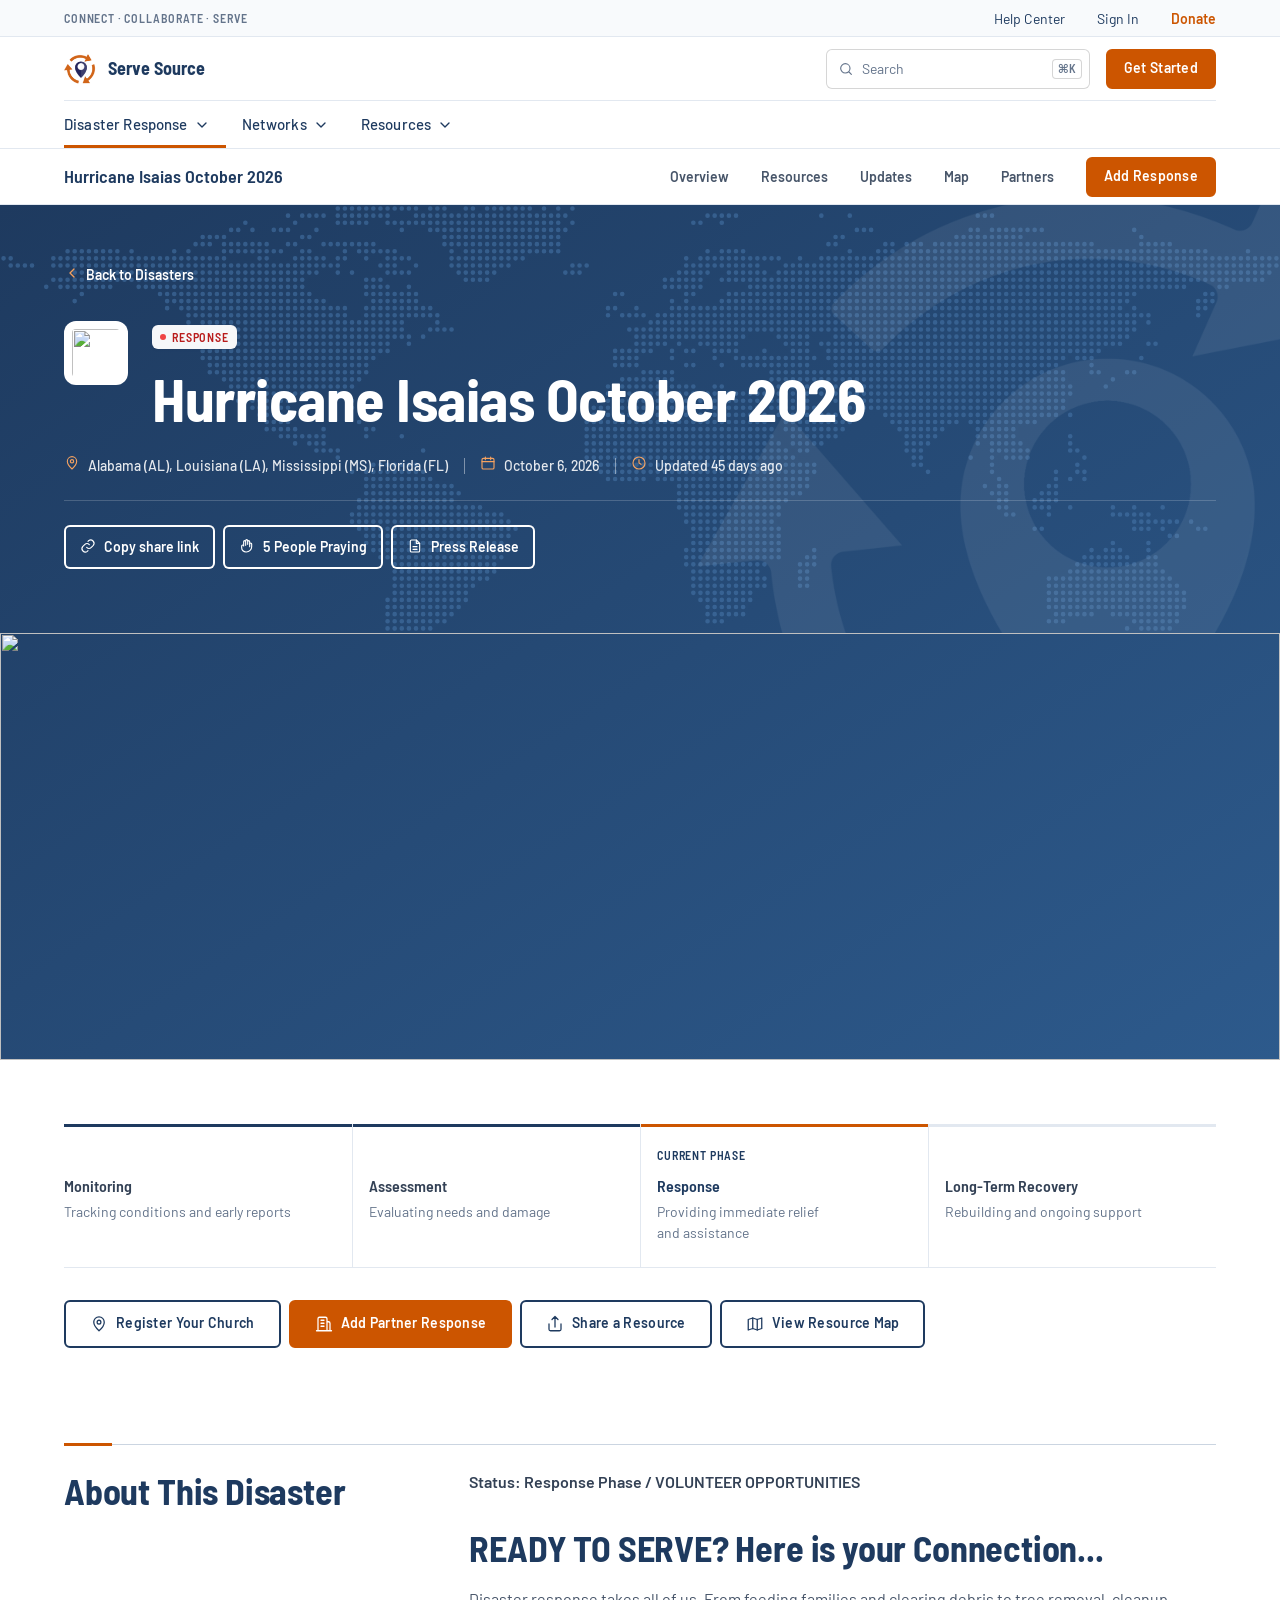
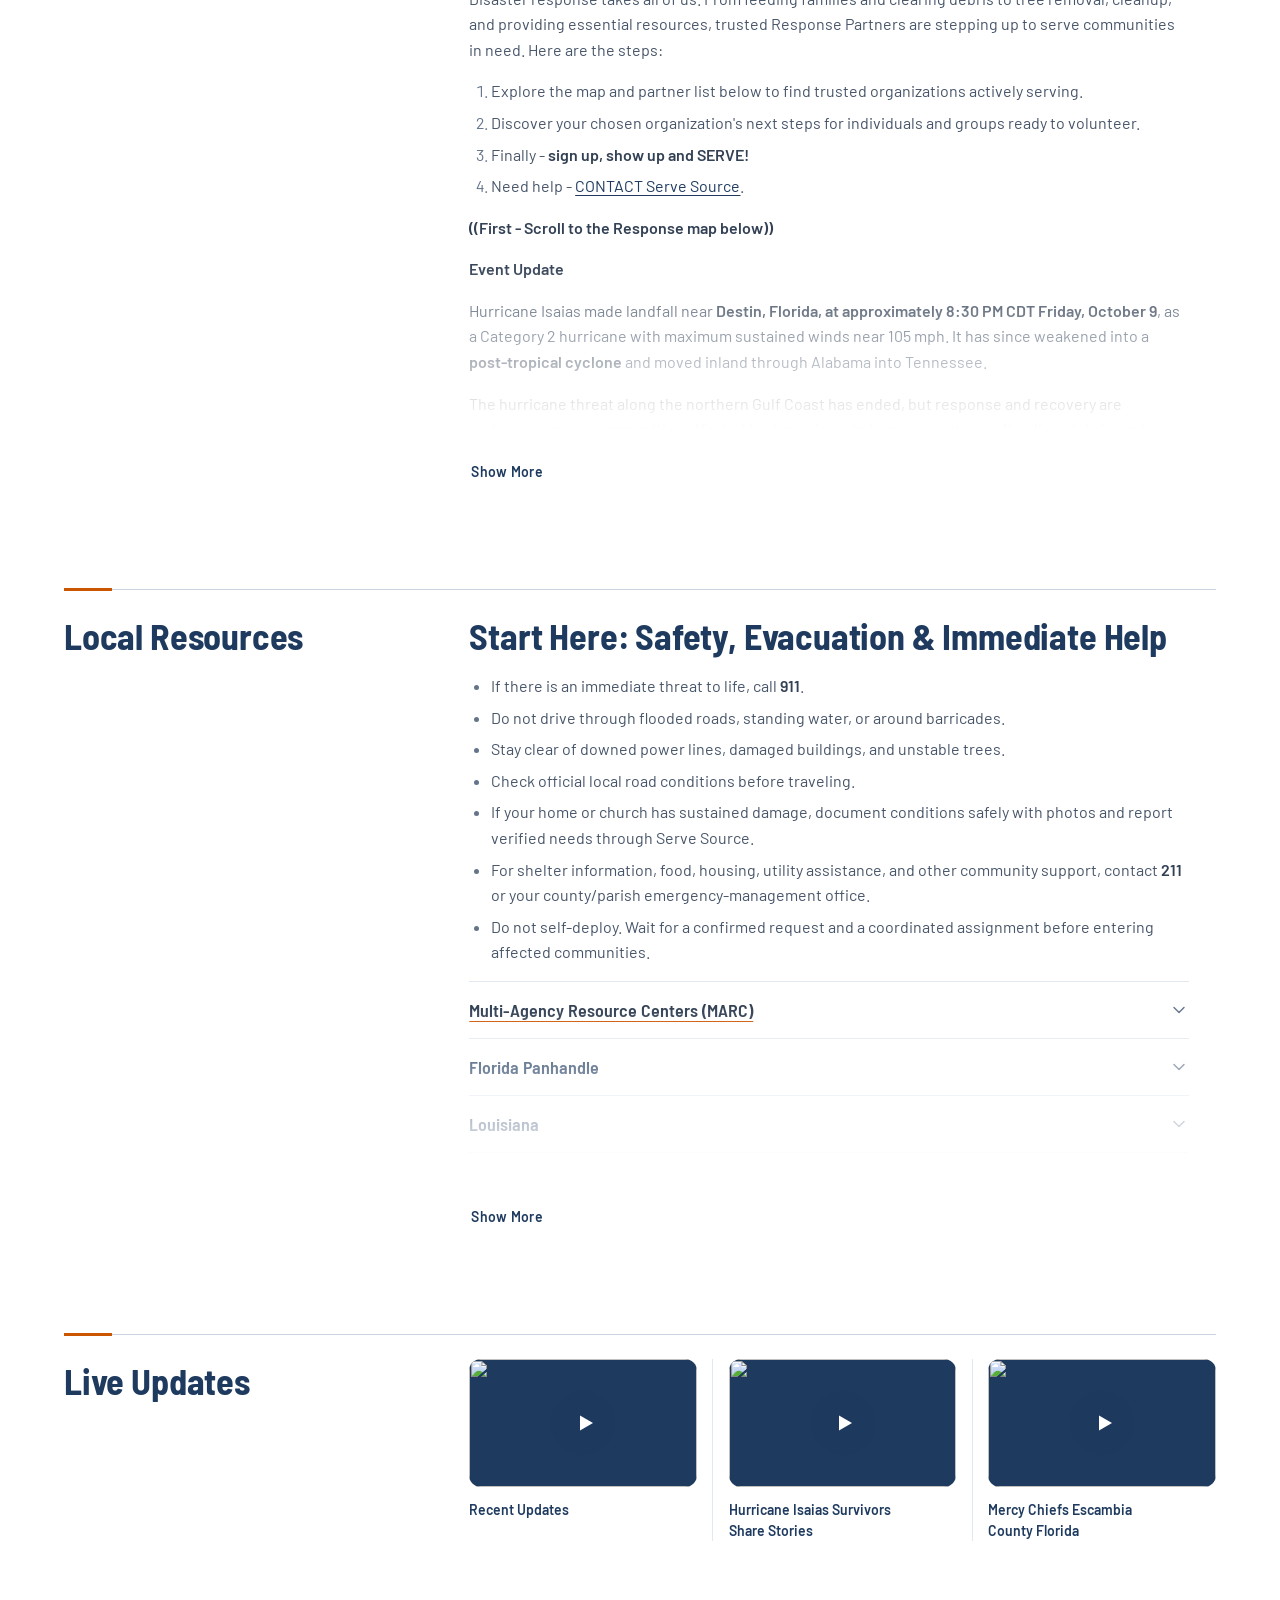
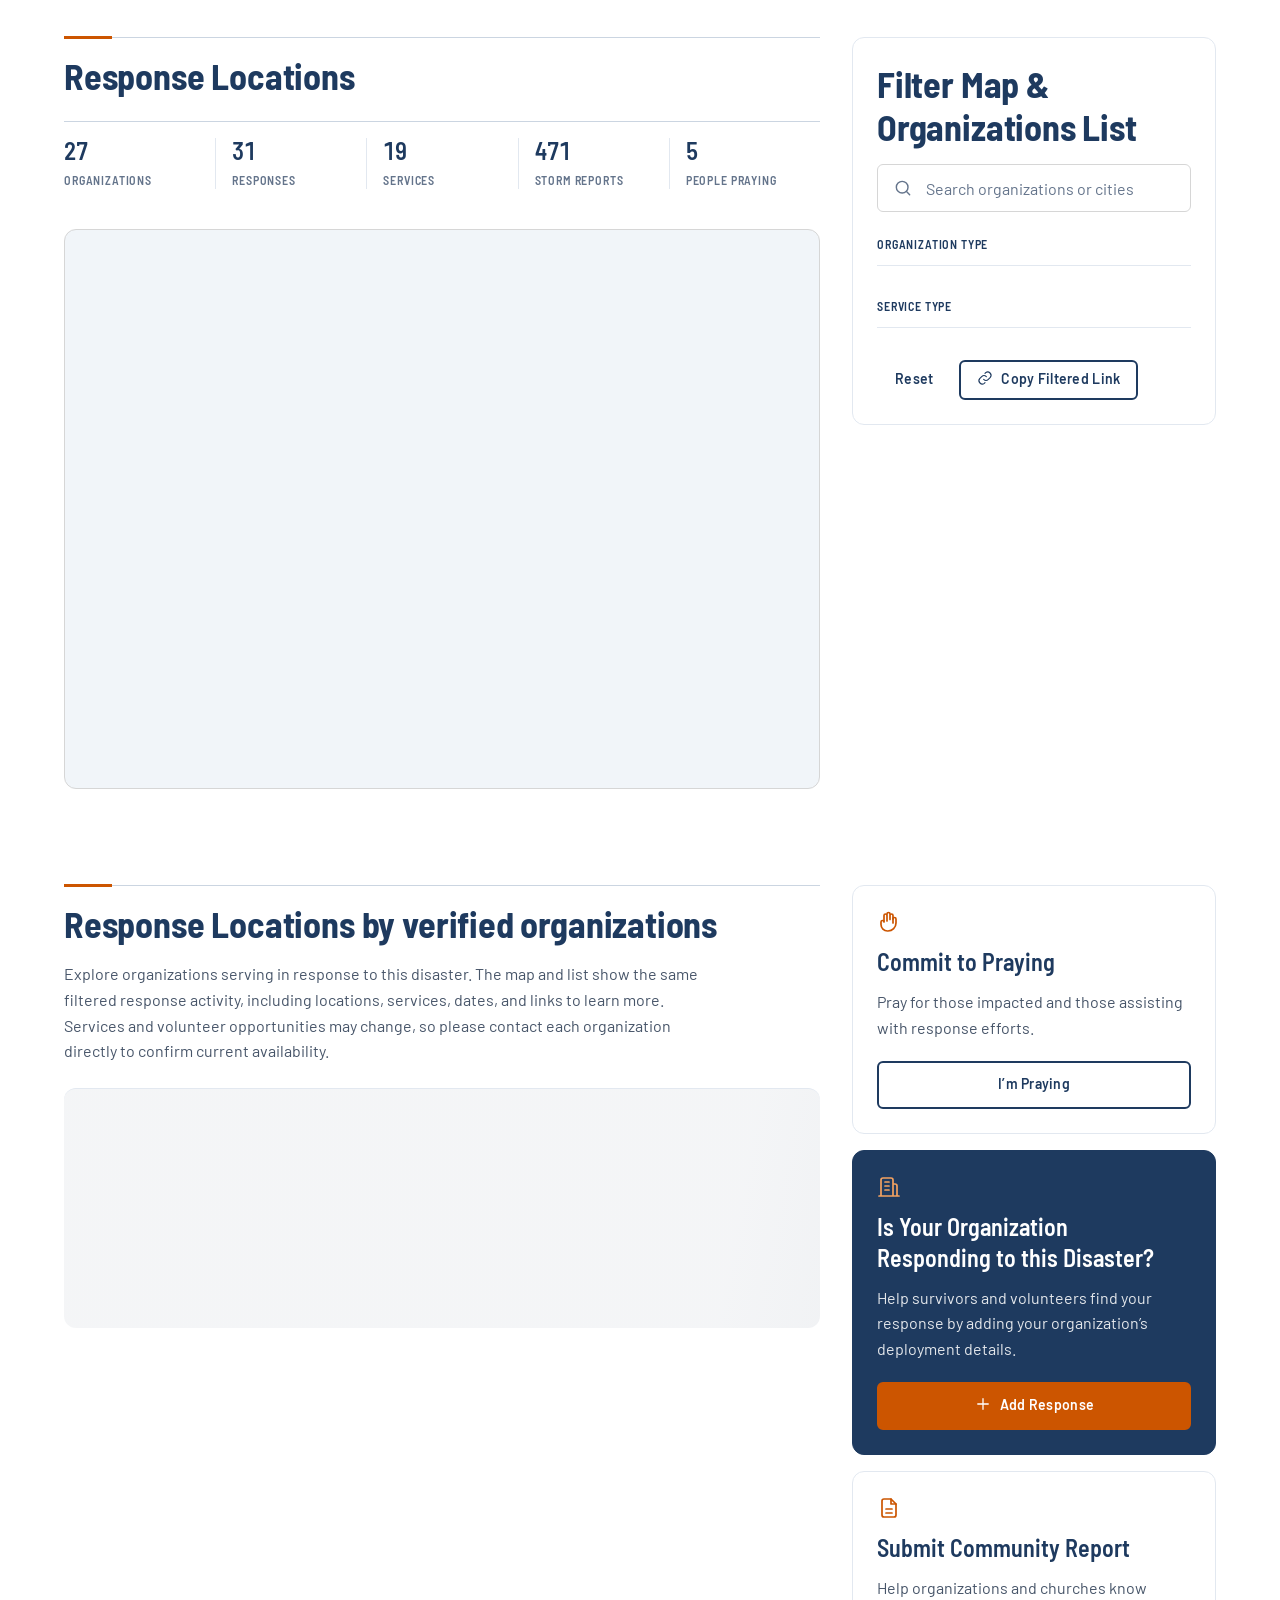
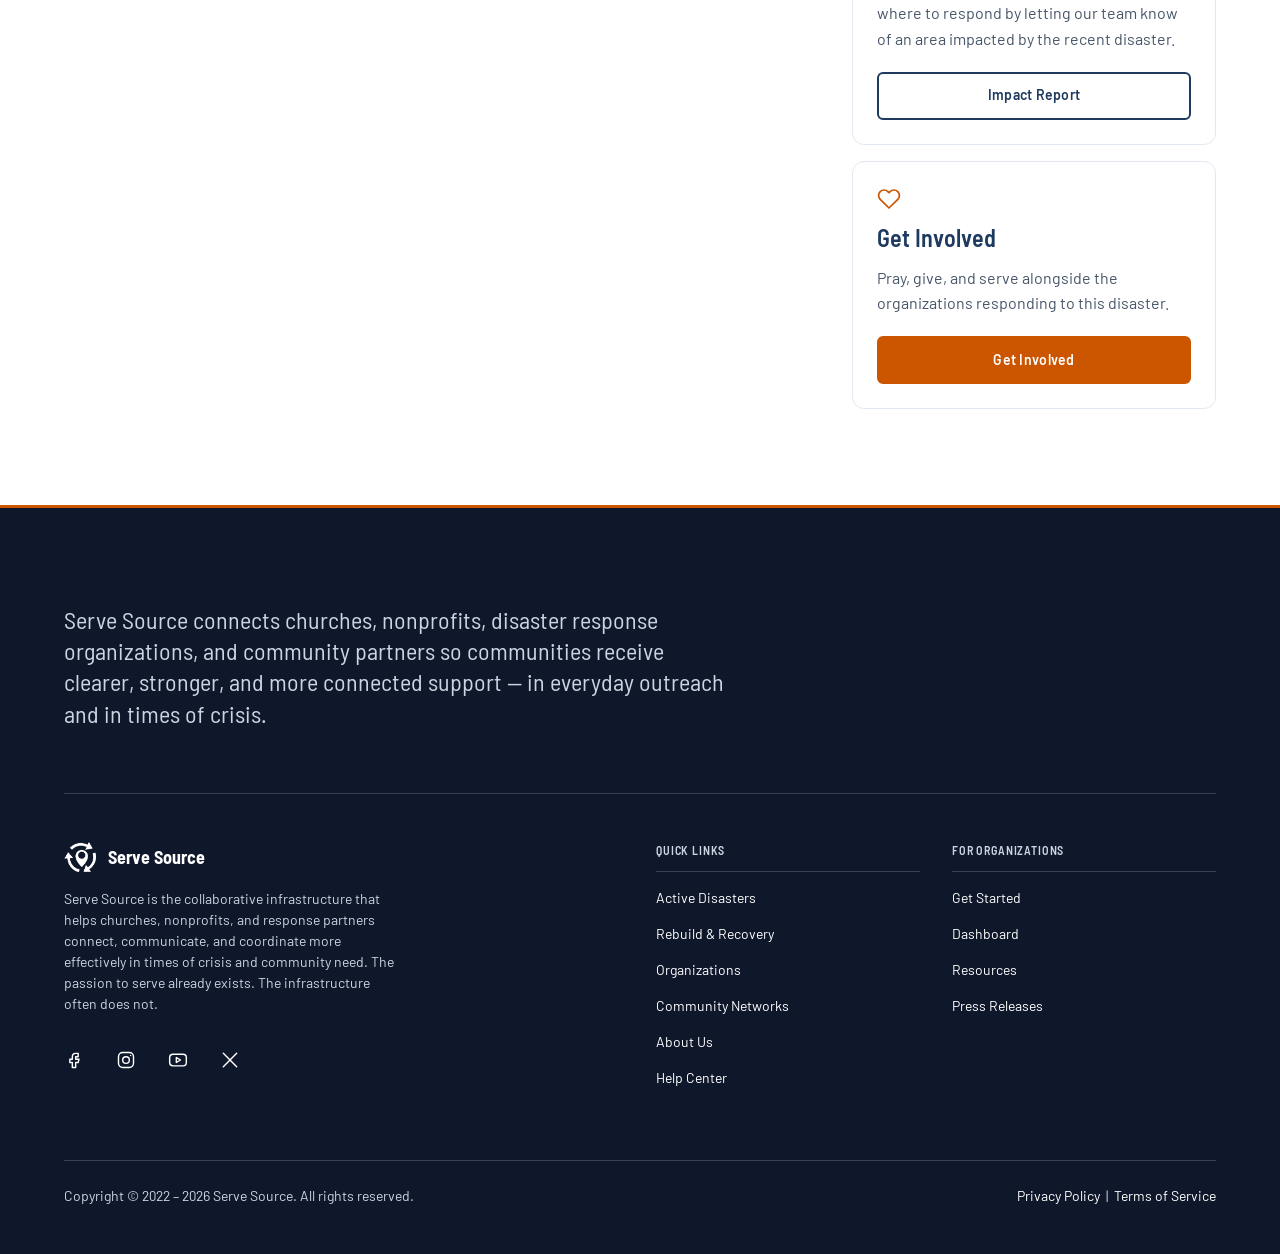
==== disaster.html @ 9037f394 "Serve Source website redesign demo (light) Co-Authored-By: Claude Opus 5.5 <noreply@anthropic.com>" ====
<!doctype html>
<html lang="en">
<head>
<meta charset="utf-8">
<meta name="viewport" content="width=device-width, initial-scale=1">
<meta name="robots" content="noindex, nofollow">
<title>Disaster Detail | Serve Source</title>
<link rel="icon" href="assets/img/logo.png">
<link rel="stylesheet" href="https://cdnjs.cloudflare.com/ajax/libs/leaflet/1.9.4/leaflet.min.css">
<link rel="stylesheet" href="assets/css/site.css">
<link rel="stylesheet" href="assets/css/directory.css">
<link rel="stylesheet" href="assets/css/disaster.css">
<script src="assets/js/theme.js"></script>
</head>
<body>
<main>
  <!-- Header band -->
  <section class="dz-hero">
    <img class="dz-hero-bg" id="hero-img" alt="">
    <div class="wrap dz-hero-inner">
      <a class="back" href="disasters.html"><span data-icon="chevronRight" class="flip"></span>Back to Disasters</a>
      <div class="dz-title">
        <img class="dz-type" id="type-icon" alt="" hidden>
        <div>
          <div id="status-pill"></div>
          <h1 id="d-name">Loading…</h1>
        </div>
      </div>
      <div class="dz-meta">
        <span><span data-icon="pin"></span><span id="d-regions"></span></span>
        <span><span data-icon="calendar"></span><span id="d-date"></span></span>
        <span><span data-icon="clock"></span><span id="d-updated"></span></span>
      </div>
      <div class="dz-tools">
        <button class="chip" id="copy-link"><span data-icon="link"></span><span>Copy share link</span></button>
        <button class="chip" id="pray-top"><span data-icon="hands"></span><span><b data-count="0" id="pray-count"></b> People Praying</span></button>
        <a class="chip" id="press-link" hidden target="_blank" rel="noopener"><span data-icon="file"></span><span>Press Release</span></a>
      </div>
      <span class="photo-credit" id="photo-credit"></span>
    </div>
  </section>

  <div class="wrap dz-body">
    <!-- Phases -->
    <ol class="phases" id="phases" aria-label="Disaster phase">
      <li data-step="0"><b>Monitoring</b><span>Tracking conditions and early reports</span></li>
      <li data-step="1"><b>Assessment</b><span>Evaluating needs and damage</span></li>
      <li data-step="2"><b>Response</b><span>Providing immediate relief and assistance</span></li>
      <li data-step="3"><b>Long-Term Recovery</b><span>Rebuilding and ongoing support</span></li>
    </ol>

    <!-- Action buttons -->
    <div class="dz-actions" id="actions"></div>

    <!-- About -->
    <section class="panel" id="about-panel">
      <div class="panel-head"><span class="icon-chip soft" data-icon="info"></span><h2>About This Disaster</h2></div>
      <div class="prose collapsible" id="about"></div>
    </section>

    <!-- Local resources -->
    <section class="panel" id="resources-panel" hidden>
      <div class="panel-head"><span class="icon-chip soft" data-icon="life"></span><h2>Local Resources</h2></div>
      <div class="prose collapsible" id="local-resources"></div>
    </section>

    <!-- Live updates -->
    <section class="panel" id="videos-panel" hidden>
      <div class="panel-head"><span class="icon-chip soft" data-icon="play"></span><h2>Live Updates</h2></div>
      <div class="video-grid" id="videos"></div>
    </section>

    <!-- Map + filters -->
    <div class="split" id="map-section">
      <section class="panel map-panel">
        <div class="panel-head wrap-row">
          <span class="icon-chip soft" data-icon="map"></span><h2>Response Locations</h2>
          <dl class="mini-stats" id="mini-stats"></dl>
        </div>
        <div class="layers" id="layers" role="group" aria-label="Map layers"></div>
        <div id="map" class="map-box" role="region" aria-label="Response map"></div>
      </section>
      <aside class="panel filter-panel">
        <div class="panel-head"><span class="icon-chip soft" data-icon="filter"></span><h2>Filter Map &amp; Organizations List</h2></div>
        <label class="search small-search"><span data-icon="search"></span><input type="search" id="f-search" placeholder="Search organizations or cities" aria-label="Search organizations or cities"></label>
        <fieldset><legend>Organization Type</legend><div class="checks-list" id="f-orgtype"></div></fieldset>
        <fieldset><legend>Service Type</legend><div class="checks-list two" id="f-service"></div></fieldset>
        <div class="filter-foot">
          <button class="btn btn-tint btn-sm" id="f-reset">Reset</button>
          <button class="btn btn-outline btn-sm" id="f-copy"><span data-icon="link"></span>Copy Filtered Link</button>
        </div>
      </aside>
    </div>

    <!-- Responses + sidebar -->
    <div class="split" id="list-section">
      <section>
        <div class="list-head">
          <h2 id="list-title">Response Locations by verified organizations</h2>
          <p class="muted">Explore organizations serving in response to this disaster. The map and list show the same filtered response activity, including locations, services, dates, and links to learn more. Services and volunteer opportunities may change, so please contact each organization directly to confirm current availability.</p>
        </div>
        <ul class="responses" id="responses"></ul>
      </section>
      <aside class="side">
        <div class="side-card pray">
          <span class="icon-chip" data-icon="hands"></span>
          <h3>Commit to Praying</h3>
          <p>Pray for those impacted and those assisting with response efforts.</p>
          <button class="btn btn-light" id="pray-side">I’m Praying</button>
        </div>
        <div class="side-card navy">
          <span class="icon-chip" data-icon="building"></span>
          <h3>Is Your Organization Responding to this Disaster?</h3>
          <p>Help survivors and volunteers find your response by adding your organization’s deployment details.</p>
          <a class="btn btn-light" id="add-response" target="_blank" rel="noopener"><span data-icon="plus"></span>Add Response</a>
        </div>
        <div class="side-card orange">
          <span class="icon-chip" data-icon="file"></span>
          <h3>Submit Community Report</h3>
          <p>Help organizations and churches know where to respond by letting our team know of an area impacted by the recent disaster.</p>
          <a class="btn btn-light" id="impact-report" target="_blank" rel="noopener">Impact Report</a>
        </div>
        <div class="side-card plain">
          <span class="icon-chip soft" data-icon="heart"></span>
          <h3>Get Involved</h3>
          <p>Pray, give, and serve alongside the organizations responding to this disaster.</p>
          <a class="btn btn-primary" href="https://app.servesource.org/get-involved" target="_blank" rel="noopener">Get Involved</a>
        </div>
      </aside>
    </div>
  </div>
</main>

<script src="https://cdnjs.cloudflare.com/ajax/libs/leaflet/1.9.4/leaflet.min.js"></script>
<script src="assets/js/core.js"></script>
<script src="assets/js/directory.js"></script>
<script src="assets/js/disaster.js"></script>
</body>
</html>
---- assets/css/site.css ----
/* Serve Source — shared base, aligned to BRANDING_DESIGN_SYSTEM_REFINED v1.4 (owner review 2026-11-05).
   System font only (no web fonts), white / #F8FAFC surfaces, Platform Navy for structure and dark bands,
   Serve Orange #CC5500 for every primary action, large stats, rules and active states.
   Directions (assets/css/themes/) override any of this; tokens below are the brand defaults. */
:root {
  --navy: #1e3a5f;          /* Platform Navy */
  --navy-500: #2d5a8c;      /* Relational Blue: hero gradient end */
  --navy-700: #183150;      /* hover state only */
  --navy-900: #1e3a5f;      /* dark canvases are Platform Navy: no black canvases on the web */
  --orange: #cc5500;        /* Serve Orange */
  --orange-600: #b34a00;    /* hover; also orange text on white where 4.5:1 is needed */
  --orange-300: #f4a261;    /* Light Orange Tint: labels and icons on navy only */
  --orange-50: #fdebdd;
  --orange-ink: #a34400;    /* orange text on light orange tints */
  --link: #1e3a5f;          /* marketing text links: navy with an orange arrow/underline */
  --link-fn: #2563eb;       /* functional / data links */
  --link-fn-hover: #1d4ed8;
  --ink: #0f172a;           /* headings */
  --ink-2: #334155;         /* emphasis text */
  --ink-3: #475569;         /* web body text */
  --ink-4: #64748b;         /* muted (4.7:1 on white) */
  --line: #d6d6d6;
  --line-soft: #e2e8f0;
  --bg: #ffffff;
  --bg-2: #f8fafc;
  --bg-3: #f1f5f9;
  /* Semantic: *-500 is the swatch (dots, pins, fills), the plain name is the readable text/icon tone. */
  --green: #15803d; --green-500: #22c55e; --green-50: #dcfce7;
  --red: #b91c1c; --red-500: #ef4444; --red-50: #fee2e2;
  --amber: #b45309; --amber-500: #f59e0b; --amber-50: #fef3c7;
  --blue: #1d4ed8; --blue-500: #3b82f6; --blue-50: #dbeafe;
  --slate: #64748b;
  --teal: #2a9d8f;          /* limited community-care accent */
  /* Prayer is navy on the web (no purple/violet brand accent); the old names are kept for the directions. */
  --violet: #1e3a5f;
  --violet-50: #e8eef6;
  --radius-sm: 6px;
  --radius: 12px;
  --radius-lg: 12px;        /* nothing on the site rounds past 12px */
  --shadow-1: 0 1px 2px rgba(15, 23, 42, .06), 0 1px 3px rgba(15, 23, 42, .04);
  --shadow-2: 0 2px 4px rgba(15, 23, 42, .05), 0 12px 24px -8px rgba(15, 23, 42, .16);
  --font: ui-sans-serif, system-ui, -apple-system, "Segoe UI", Roboto, "Helvetica Neue", Arial, sans-serif;
  --font-display: var(--font);
  --font-mono: var(--font);
  --font-accent: var(--font);
  --hero-grad: linear-gradient(to bottom right, #1e3a5f, #2d5a8c);
  --cta-bg: #1e3a5f;
  --footer-bg: #0f172a;
  --focus-ring: #1e3a5f;
  --nav-h: 52px;
  --max: 896px;
  --max-wide: 1280px;
  --ease: cubic-bezier(.28, .11, .32, 1);
  /* BrandBackdrop (see the end of this file); directions may tune these per host. */
  --bb-display: block;
  --bb-map-color: #4a7bb0;
  --bb-map-opacity: .5;
  --bb-mark-color: #fff;
  --bb-mark-opacity: .07;
}

*, *::before, *::after { box-sizing: border-box; }
[hidden] { display: none !important; }
html { -webkit-text-size-adjust: 100%; scroll-padding-top: 120px; }
body { margin: 0; font: 400 16px/1.6 var(--font); color: var(--ink-3); background: var(--bg); -webkit-font-smoothing: antialiased; -moz-osx-font-smoothing: grayscale; letter-spacing: 0; font-kerning: normal; --heading: var(--ink); }
img { max-width: 100%; display: block; }
a { color: inherit; text-decoration: none; }
button { font: inherit; color: inherit; cursor: pointer; background: none; border: 0; padding: 0; letter-spacing: inherit; }
h1, h2, h3, h4 { font-family: var(--font-display); margin: 0; line-height: 1.2; letter-spacing: -.01em; font-weight: 700; }
/* Headings are #0F172A on light surfaces and take the surrounding colour on dark ones (zero specificity: any direction wins). */
:where(h1, h2, h3, h4) { color: var(--heading, currentColor); }
:where(.hero, .page-hero, .dz-hero, .band, .cta, .net-hero, .section.dark, .on-dark, .site-footer, .side-card.navy, .mock-ribbon) { --heading: currentColor; }
h1, h2, h3, h4, .eyebrow, dt { text-wrap: balance; }
/* Two-tone headlines: the second half of a headline in <em> reads in gray. */
h1 em, h2 em, h3 em { font-style: normal; color: var(--ink-4); }
p { margin: 0; }
::selection { background: rgba(30, 58, 95, .18); }
:focus-visible { outline: 2px solid var(--focus-ring); outline-offset: 2px; border-radius: 6px; }
/* On navy (every hero, closing band, footer) the ring turns Light Orange Tint (5.6:1 on #1E3A5F). */
:where(.hero, .page-hero, .dz-hero, .band, .cta, .net-hero, .section.dark, .on-dark, .site-footer, .side-card.navy, .mock-ribbon) { --focus-ring: #f4a261; }
.wrap { width: 100%; max-width: var(--max-wide); margin: 0 auto; padding: 0 32px; }
.sr-only { position: absolute; width: 1px; height: 1px; overflow: hidden; clip: rect(0 0 0 0); white-space: nowrap; }
.icon { width: 1em; height: 1em; flex: none; stroke: currentColor; fill: none; stroke-width: 1.7; stroke-linecap: round; stroke-linejoin: round; }

/* ---------- Buttons & links ---------- */
/* Brand §11: primary #CC5500 / hover #B34A00, white, no border; outline white bg, navy text, 2px navy; 6px radius; 14px 600. */
.btn { display: inline-flex; align-items: center; justify-content: center; gap: 8px; min-height: 44px; padding: 10px 22px; border-radius: 6px; font-size: 14px; font-weight: 600; letter-spacing: 0; line-height: 1.2; text-align: center; transition: background-color .2s var(--ease), color .2s var(--ease), border-color .2s var(--ease), opacity .2s; white-space: nowrap; border: 2px solid transparent; box-shadow: none; }
.btn .icon { font-size: 16px; }
.btn-sm { min-height: 36px; padding: 6px 14px; font-size: 14px; }
.btn-primary { background: var(--orange); color: #fff; border-color: transparent; }
.btn-primary:hover { background: var(--orange-600); }
/* Solid navy: structural/secondary actions only; every primary call to action is .btn-primary. */
.btn-dark { background: var(--navy); color: #fff; }
.btn-dark:hover { background: var(--navy-700); }
/* Secondary on navy: white button, navy text. */
.btn-light { background: #fff; color: var(--navy); border-color: #fff; }
.btn-light:hover { background: #f1f5f9; border-color: #f1f5f9; }
/* Outline on navy: transparent, white text, 2px white border. */
.btn-glass { background: transparent; color: #fff; border-color: #fff; }
.btn-glass:hover { background: rgba(255, 255, 255, .12); color: #fff; }
.btn-outline { background: #fff; color: var(--navy); border-color: var(--navy); }
.btn-outline:hover { background: #f1f5f9; color: var(--navy); }
/* Ghost: transparent, navy text, subtle hover. Never the primary action. */
.btn-tint { background: transparent; color: var(--navy); }
.btn-tint:hover { background: #f1f5f9; }
/* Marketing text link: navy text, orange arrow, orange underline on hover. */
.link-more { display: inline-flex; align-items: center; gap: 4px; color: var(--link); font-size: 16px; font-weight: 600; text-decoration-color: var(--orange); }
.link-more .icon { font-size: 16px; stroke-width: 2.2; color: var(--orange); transition: transform .2s var(--ease); }
.link-more:hover { text-decoration: underline; text-decoration-thickness: 2px; text-underline-offset: 4px; }
.link-more:hover .icon { transform: translateX(2px); }
.on-photo .link-more, .link-more.light { color: #fff; text-decoration-color: var(--orange-300); }
.on-photo .link-more .icon, .link-more.light .icon { color: var(--orange-300); }
.link-quiet { font-size: 14px; color: var(--ink-2); }
.link-quiet:hover { color: var(--navy); }

/* ---------- Global nav ---------- */
.site-header { position: sticky; top: 0; z-index: 1000; height: var(--nav-h); background: rgba(255, 255, 255, .92); color: var(--ink); -webkit-backdrop-filter: saturate(180%) blur(20px); backdrop-filter: saturate(180%) blur(20px); border-bottom: 1px solid var(--line-soft); transition: background-color .35s var(--ease), color .35s var(--ease); }
.site-header.on-dark { background: rgba(30, 58, 95, .45); border-bottom-color: rgba(255, 255, 255, .1); color: #fff; }
body.has-subnav .site-header { position: relative; }
.site-header .wrap { height: 100%; display: flex; align-items: center; gap: 18px; }
.brand { display: flex; align-items: center; gap: 8px; font-family: var(--font-display); font-weight: 700; font-size: 17px; letter-spacing: -.01em; }
.brand img { width: 26px; height: 26px; }
.nav { display: flex; align-items: center; gap: 2px; margin: 0 auto; }
.nav-item { position: relative; }
.nav-trigger { display: inline-flex; align-items: center; gap: 4px; padding: 7px 12px; font-size: 14px; font-weight: 500; color: inherit; opacity: .85; transition: opacity .2s; }
.nav-trigger:hover, .nav-item.open .nav-trigger { opacity: 1; }
.nav-trigger .icon { font-size: 11px; stroke-width: 2.2; transition: transform .25s var(--ease); }
.nav-item.open .nav-trigger .icon { transform: rotate(180deg); }
.nav-menu { position: absolute; top: calc(100% + 8px); left: 50%; min-width: 300px; transform: translate(-50%, -4px); opacity: 0; visibility: hidden; background: rgba(255, 255, 255, .97); -webkit-backdrop-filter: blur(30px); backdrop-filter: blur(30px); border-radius: 12px; box-shadow: var(--shadow-2), 0 0 0 1px var(--line-soft); padding: 8px; transition: opacity .2s var(--ease), transform .2s var(--ease), visibility .2s; color: var(--ink); }
/* Invisible bridge over the gap under the trigger, so moving down into the menu never leaves .nav-item. */
.nav-menu::before { content: ""; position: absolute; left: 0; right: 0; bottom: 100%; height: 16px; }
.nav-item.open .nav-menu { opacity: 1; visibility: visible; transform: translate(-50%, 0); }
.nav-menu a { display: flex; align-items: center; gap: 12px; padding: 9px 10px; border-radius: 6px; font-size: 14px; font-weight: 600; color: var(--ink); }
.nav-menu a:hover { background: var(--bg-2); }
.nav-menu a > .icon { font-size: 19px; color: var(--ink-3); }
.nav-menu a:hover > .icon { color: var(--orange); }
/* Current section: the trigger stays at full strength and the current row keeps its hover tint. */
.nav-item.current .nav-trigger { opacity: 1; }
.nav-menu a[aria-current] { background: var(--bg-2); }
.nav-menu a[aria-current] > .icon { color: var(--orange); }
.nav-menu a small { display: block; color: var(--ink-3); font-weight: 400; font-size: 12px; margin-top: 1px; }
.nav-menu a .ext { margin-left: auto; font-size: 13px; color: var(--ink-4); }
.header-actions { display: flex; align-items: center; gap: 16px; }
.header-actions .link-quiet { color: inherit; opacity: .85; font-size: 14px; font-weight: 500; }
.header-actions .link-quiet:hover { opacity: 1; }
.header-actions .donate { color: var(--orange-600); opacity: 1; font-weight: 600; }
.on-dark .header-actions .donate { color: var(--orange-300); }
.menu-toggle { display: none; width: 44px; height: 44px; align-items: center; justify-content: center; margin-left: auto; }
.menu-toggle .icon { font-size: 20px; }
.mobile-menu { display: none; }

/* ---------- Page sub-nav (sticky, Apple product-page style) ---------- */
.subnav { position: sticky; top: 0; z-index: 990; height: 52px; background: rgba(255, 255, 255, .94); -webkit-backdrop-filter: saturate(180%) blur(20px); backdrop-filter: saturate(180%) blur(20px); border-bottom: 1px solid var(--line-soft); }
.subnav .wrap { height: 100%; display: flex; align-items: center; gap: 24px; }
.subnav-title { font-family: var(--font-display); font-size: 18px; font-weight: 700; color: var(--ink); white-space: nowrap; overflow: hidden; text-overflow: ellipsis; min-width: 0; }
.subnav-links { display: flex; align-items: center; gap: 22px; margin-left: auto; }
.subnav-links a { font-size: 13px; font-weight: 500; color: var(--ink-3); white-space: nowrap; padding: 4px 0; border-bottom: 2px solid transparent; }
.subnav-links a:hover { color: var(--navy); }
.subnav-links a.active { color: var(--navy); border-bottom-color: var(--orange); }
.subnav .btn { flex: none; }

/* ---------- Footer: Footer Slate #0F172A, slate text, white links (brand §6) ---------- */
.site-footer { background: var(--footer-bg); color: #94a3b8; font-size: 14px; line-height: 1.5; padding: 64px 0 32px; }
.site-footer .wrap { max-width: var(--max-wide); }
.footer-note { padding-bottom: 24px; border-bottom: 1px solid rgba(255, 255, 255, .12); color: #cbd5e1; max-width: 72ch; }
.footer-grid { display: grid; grid-template-columns: 1.4fr 1fr 1fr; gap: 32px; padding: 32px 0 8px; }
.footer-brand .brand { color: #fff; font-size: 16px; margin-bottom: 12px; }
.footer-brand .brand img { width: 24px; height: 24px; }
.footer-brand p { max-width: 340px; line-height: 1.6; }
.socials { display: flex; gap: 14px; margin-top: 16px; }
.socials a { color: #cbd5e1; transition: color .2s; }
.socials a:hover { color: #fff; }
.socials .icon { font-size: 20px; }
.site-footer h4 { color: #fff; font-size: 14px; font-weight: 700; margin-bottom: 12px; }
.site-footer ul { list-style: none; margin: 0; padding: 0; display: grid; gap: 8px; }
.site-footer ul a, .footer-bottom a { color: #fff; text-decoration-color: var(--orange-300); text-underline-offset: 3px; }
.site-footer ul a:hover, .footer-bottom a:hover { text-decoration: underline; }
.footer-bottom { margin-top: 32px; padding-top: 20px; border-top: 1px solid rgba(255, 255, 255, .12); display: flex; justify-content: space-between; gap: 16px; flex-wrap: wrap; font-size: 12px; }

/* ---------- Sections & type scale ---------- */
.section { padding: 96px 0; }
.section-tight { padding: 64px 0; }
.section.alt { background: var(--bg-2); }
.section.dark { background: var(--navy); color: #fff; }
.section-head { text-align: center; max-width: var(--max); margin: 0 auto 48px; }
.section-head.left { text-align: left; margin-left: 0; }
.section-head .lede { max-width: 720px; margin-left: auto; margin-right: auto; }
.section-head.left .lede { margin-left: 0; }
/* Label: orange on white uses the hover tone for 4.5:1; on navy it is the Light Orange Tint. */
.eyebrow { display: block; font-size: 14px; font-weight: 700; line-height: 1.4; letter-spacing: .08em; text-transform: uppercase; color: var(--orange-600); margin-bottom: 12px; }
:where(.hero, .page-hero, .dz-hero, .band, .cta, .net-hero, .section.dark, .on-dark) .eyebrow { color: var(--orange-300); }
/* Type scale (brand §7): H1 60/36 lh 1.1, H2 36/30 lh 1.2, body 16/1.6. */
.display { font-size: clamp(36px, 5vw, 60px); line-height: 1.1; letter-spacing: -.02em; font-weight: 800; }
.title { font-size: clamp(30px, calc(12px + 2.4vw), 36px); line-height: 1.2; letter-spacing: -.01em; }
.lede { font-size: clamp(18px, 1.5vw, 20px); line-height: 1.6; color: var(--ink-3); margin-top: 16px; font-weight: 400; }
.dark .lede, .band .lede, .cta .lede { color: #cbd5e1; }
.row-head { display: flex; align-items: flex-end; justify-content: space-between; gap: 24px; flex-wrap: wrap; margin-bottom: 40px; }
.row-head .lede { margin-top: 12px; max-width: 560px; }

/* ---------- Cards ---------- */
.card { background: #fff; border-radius: var(--radius); border: 1px solid var(--line-soft); overflow: hidden; }
.card-pad { padding: 24px; }
.icon-chip { width: 44px; height: 44px; border-radius: 6px; display: grid; place-items: center; color: var(--navy); background: var(--bg-3); }
.icon-chip .icon { font-size: 22px; }
.icon-chip.orange { color: var(--orange); background: var(--orange-50); }
.icon-chip.teal { color: #1f7a70; background: #e3f3f1; }
.icon-chip.soft { background: var(--bg-3); color: var(--navy); }

/* Status badges (brand §11): Monitoring blue/info, Assessment orange, Response / Active Deployment red,
   Long-Term Recovery amber, Archived slate, Verified green (or navy + check), Prayer navy.
   Tinted background + dark text keeps every label at 5:1 or better; the dot carries the swatch colour. */
.pill { display: inline-flex; align-items: center; gap: 6px; padding: 3px 8px; border-radius: 6px; font-size: 12px; font-weight: 600; letter-spacing: .01em; line-height: 1.5; white-space: nowrap; background: var(--bg-3); color: var(--ink-2); --pill-dot: currentColor; }
.pill .dot { width: 7px; height: 7px; border-radius: 50%; background: var(--pill-dot); }
.pill .icon { font-size: 13px; }
.pill.monitoring { background: var(--blue-50); color: var(--blue); --pill-dot: var(--blue-500); }
.pill.assessment { background: var(--orange-50); color: var(--ss-on-light-heading); --pill-dot: var(--orange); } /* orange stays in the tint and dot: small orange text on light fails §6 */
.pill.response { background: var(--red-50); color: var(--red); --pill-dot: var(--red-500); }
.pill.recovery { background: var(--amber-50); color: #92400e; --pill-dot: var(--amber-500); }
.pill.archived { background: #f1f5f9; color: var(--ss-on-light-text); --pill-dot: var(--slate); } /* status colours stay fixed (§11 Archived = slate), so the pill reads the same on every colorway */
.pill.live { background: #dc2626; color: #fff; --pill-dot: #fff; }
.pill.live .dot { animation: pulse 1.6s infinite; }
.pill.green { background: var(--green-50); color: #166534; --pill-dot: var(--green-500); }
.pill.prayer { background: var(--violet-50); color: var(--navy); --pill-dot: var(--navy); }
.pill.on-photo { background: rgba(255, 255, 255, .96); -webkit-backdrop-filter: blur(12px); backdrop-filter: blur(12px); }
.tag { display: inline-flex; padding: 3px 8px; border-radius: 6px; font-size: 12px; font-weight: 600; background: var(--bg-3); color: var(--ink-2); line-height: 1.5; }
@keyframes pulse { 0%, 100% { opacity: 1; } 50% { opacity: .35; } }

/* ---------- Disaster card (Home + Disasters) ---------- */
.d-grid { display: grid; grid-template-columns: repeat(3, minmax(0, 1fr)); gap: 20px; }
.d-card { display: flex; flex-direction: column; background: #fff; border: 1px solid var(--line-soft); border-radius: var(--radius); overflow: hidden; transition: transform .3s var(--ease), box-shadow .3s var(--ease); }
.d-card:hover { transform: translateY(-2px); box-shadow: var(--shadow-2); }
.d-media { position: relative; aspect-ratio: 16 / 10; background: var(--bg-3); overflow: hidden; }
.d-media img.photo { width: 100%; height: 100%; object-fit: cover; }
.d-media::after { content: ""; position: absolute; inset: 0; background: linear-gradient(180deg, rgba(15, 23, 42, 0) 45%, rgba(15, 23, 42, .72) 100%); }
.d-media .pill { position: absolute; top: 14px; left: 14px; z-index: 2; }
.d-media .type-icon { position: absolute; left: 14px; bottom: 12px; z-index: 2; width: 36px; height: 36px; padding: 7px; box-sizing: border-box; object-fit: contain; border-radius: 50%; background: rgba(255, 255, 255, .9); -webkit-backdrop-filter: blur(12px); backdrop-filter: blur(12px); box-shadow: 0 1px 4px rgba(0, 0, 0, .18); filter: none; }
.d-media .credit { position: absolute; right: 12px; bottom: 9px; z-index: 2; font-size: 12px; color: #fff; text-shadow: 0 1px 2px rgba(0, 0, 0, .5); max-width: 60%; white-space: nowrap; overflow: hidden; text-overflow: ellipsis; }
.d-body { padding: 20px 24px 24px; display: flex; flex-direction: column; flex: 1; }
.d-body h3 { font-size: 20px; line-height: 1.3; letter-spacing: -.01em; }
.d-meta { margin-top: 10px; display: grid; gap: 4px; font-size: 14px; line-height: 1.5; color: var(--ink-3); }
.d-meta span { display: flex; align-items: flex-start; gap: 7px; }
.d-meta .icon { margin-top: 3px; font-size: 14px; }
.d-meta .clamp { display: -webkit-box; -webkit-line-clamp: 2; -webkit-box-orient: vertical; overflow: hidden; }
.d-foot { margin-top: auto; padding-top: 16px; display: flex; align-items: center; justify-content: space-between; gap: 12px; font-size: 14px; }
.d-foot .updated { color: var(--ink-4); font-size: 12px; }
.d-foot .go { color: var(--link); font-weight: 600; display: inline-flex; align-items: center; gap: 2px; }
.d-foot .go .icon { stroke-width: 2.2; color: var(--orange); }

/* ---------- Inner page header ---------- */
/* Page heroes: the directions paint them (brand: the #1E3A5F -> #2D5A8C gradient on every hero). */
.page-hero { padding: 96px 0 64px; background: var(--bg); }
.page-hero h1 { font-size: clamp(36px, 5vw, 60px); letter-spacing: -.02em; line-height: 1.1; }
.page-hero .lede { margin-top: 16px; max-width: 720px; }
.counts { display: flex; flex-wrap: wrap; gap: 32px; margin-top: 32px; }
.count-chip { display: flex; flex-direction: column-reverse; font-size: 14px; color: var(--ink-3); }
.count-chip b { font-family: var(--font-display); font-size: 40px; font-weight: 800; color: var(--ink); letter-spacing: -.02em; line-height: 1.1; }

.block-head { display: flex; align-items: center; gap: 12px; margin-bottom: 26px; flex-wrap: wrap; }
.block-head h2 { font-size: clamp(30px, calc(12px + 2.4vw), 36px); letter-spacing: -.01em; }
.block-head .icon-chip { display: none; }
.block-head .spacer { flex: 1; }
.muted { color: var(--ink-3); }
.small { font-size: 14px; }

/* Video */
.video { position: relative; aspect-ratio: 16 / 9; border-radius: var(--radius); overflow: hidden; background: var(--navy); }
.video img { width: 100%; height: 100%; object-fit: cover; opacity: .92; transition: opacity .3s; }
.video:hover img { opacity: 1; }
.video .play { position: absolute; inset: 0; display: grid; place-items: center; width: 100%; }
.video .play span { width: 60px; height: 60px; border-radius: 50%; display: grid; place-items: center; background: rgba(255, 255, 255, .85); -webkit-backdrop-filter: blur(10px); backdrop-filter: blur(10px); color: var(--navy); transition: transform .3s var(--ease); }
.video .play:hover span { transform: scale(1.08); }
.video .play .icon { font-size: 22px; fill: currentColor; stroke: none; margin-left: 3px; }
.video iframe { position: absolute; inset: 0; width: 100%; height: 100%; border: 0; }

/* Forms */
.search { position: relative; flex: 1; min-width: 220px; }
.search .icon { position: absolute; left: 14px; top: 50%; transform: translateY(-50%); color: var(--ink-4); font-size: 17px; }
.search input { width: 100%; height: 44px; border-radius: 6px; border: 1px solid var(--line); background: #fff; padding: 0 16px 0 42px; font: inherit; font-size: 16px; color: var(--ink); transition: box-shadow .2s, border-color .2s; }
.page-hero ~ * .search input, .alt .search input { background: #fff; }
.search input::placeholder { color: var(--ink-4); }
.search input:focus { outline: none; background: #fff; border-color: var(--navy); box-shadow: 0 0 0 1px var(--navy); }
.seg { display: inline-flex; background: var(--bg-3); border-radius: 8px; padding: 3px; gap: 2px; flex-wrap: wrap; }
.seg button { padding: 6px 14px; border-radius: 6px; font-size: 14px; font-weight: 500; color: var(--ink-3); white-space: nowrap; transition: background-color .2s, color .2s; }
.seg button:hover { color: var(--navy); }
.seg button[aria-pressed="true"] { background: #fff; color: var(--navy); font-weight: 600; box-shadow: inset 0 -2px 0 var(--orange), 0 1px 2px rgba(15, 23, 42, .1); }

/* Preview note */
/* Preview control (core.js renderRibbon, #ss-ribbon). Preview chrome, identical in every direction and colorway: it is
   styled by id so no direction rule reaches it, always in the system font, Platform Navy with an orange active state. */
#ss-ribbon { --focus-ring: #f4a261; position: fixed; left: auto; top: auto; right: 16px; bottom: 16px; width: auto; height: auto; min-width: 0; z-index: 1500; display: flex; align-items: center; gap: 8px; max-width: calc(100vw - 32px); margin: 0; padding: 5px; border: 0; border-radius: 12px; background: rgba(30, 58, 95, .96); color: #fff; font: 500 12px/1.3 ui-sans-serif, system-ui, -apple-system, "Segoe UI", Roboto, "Helvetica Neue", Arial, sans-serif; letter-spacing: 0; text-transform: none; -webkit-backdrop-filter: blur(20px); backdrop-filter: blur(20px); box-shadow: 0 8px 24px rgba(15, 23, 42, .28); overflow: visible; }
#ss-ribbon { -webkit-mask-image: none; mask-image: none; scroll-snap-type: none; outline: 0; }
#ss-ribbon :is(b, span, label, button, select, a, svg) { font: inherit; letter-spacing: 0; text-transform: none; margin: 0; box-shadow: none; text-shadow: none; }
#ss-ribbon b { font-weight: 700; }
#ss-ribbon .mr-body { display: flex; flex-wrap: wrap; align-items: center; justify-content: flex-end; gap: 8px; min-width: 0; }
#ss-ribbon .mr-label { padding-left: 9px; white-space: nowrap; }
#ss-ribbon .src { color: #cbd5e1; }
#ss-ribbon .mr-seg { display: inline-flex; gap: 2px; padding: 2px; border: 0; border-radius: 8px; background: rgba(255, 255, 255, .1); }
#ss-ribbon .mr-seg button { display: inline-flex; align-items: center; justify-content: center; min-height: 26px; padding: 4px 10px; border: 0; border-radius: 6px; background: transparent; color: #e2e8f0; font-weight: 500; cursor: pointer; }
#ss-ribbon .mr-seg button:hover { color: #fff; background: rgba(255, 255, 255, .1); }
#ss-ribbon .mr-seg button[aria-pressed="true"] { background: #cc5500; color: #fff; font-weight: 700; }
#ss-ribbon .mr-pick { position: relative; display: inline-flex; align-items: center; gap: 6px; color: #cbd5e1; cursor: pointer; }
#ss-ribbon .mr-pick select { -webkit-appearance: none; appearance: none; min-height: 30px; padding: 4px 26px 4px 10px; border: 0; border-radius: 6px; background: rgba(255, 255, 255, .12); color: #fff; font-weight: 600; cursor: pointer; }
#ss-ribbon .mr-pick select:hover { background: rgba(255, 255, 255, .2); }
#ss-ribbon .mr-pick option { color: #0f172a; background: #fff; }
#ss-ribbon .mr-pick .icon { position: absolute; right: 8px; width: 12px; height: 12px; stroke-width: 2.4; pointer-events: none; color: #fff; }
#ss-ribbon .mr-links { display: inline-flex; gap: 6px; }
#ss-ribbon a { display: inline-flex; align-items: center; gap: 4px; min-height: 30px; padding: 4px 11px; border: 0; border-radius: 6px; background: rgba(255, 255, 255, .12); color: #fff; font-weight: 600; text-decoration: none; }
#ss-ribbon a:hover { background: rgba(255, 255, 255, .22); }
#ss-ribbon a .icon { width: 12px; height: 12px; }
#ss-ribbon .mr-toggle { display: none; align-items: center; gap: 8px; min-height: 44px; padding: 0 12px; border: 0; border-radius: 8px; background: transparent; color: #fff; cursor: pointer; }
#ss-ribbon .mr-toggle .mr-now { color: #cbd5e1; white-space: nowrap; }
#ss-ribbon .mr-toggle .icon { width: 14px; height: 14px; stroke-width: 2.2; transition: transform .2s; }
#ss-ribbon.open .mr-toggle .icon { transform: rotate(180deg); }
#ss-ribbon :focus-visible { outline: 2px solid #f4a261; outline-offset: 2px; }
/* Touch: every ribbon control is a 44pt target; 16px select text so iOS does not zoom. */
@media (pointer: coarse) {
  #ss-ribbon, #ss-ribbon .mr-body { gap: 4px; }
  #ss-ribbon { padding: 4px; }
  #ss-ribbon .mr-seg button, #ss-ribbon a, #ss-ribbon .mr-pick select { min-height: 44px; min-width: 44px; }
  #ss-ribbon .mr-pick select { font-size: 16px; padding-right: 30px; }
}
/* Phone: the ribbon folds into one "Preview" button; open, the controls stack above it and wrap. */
@media (max-width: 734px) {
  #ss-ribbon { flex-wrap: wrap; justify-content: flex-end; }
  #ss-ribbon .mr-toggle { display: inline-flex; }
  #ss-ribbon .mr-label { display: none; }
  #ss-ribbon:not(.open) .mr-body { display: none; }
  #ss-ribbon.open .mr-body { order: -1; flex-basis: 100%; padding: 4px 0 2px; }
  #ss-ribbon .mr-cap { display: none; }
}

/* ---------- Photo band + mosaic (Home, Rebuild) ---------- */
/* Photo bands and the closing call-to-action band: Platform Navy, and a navy scrim over any photo or video (brand §6). */
.band, .cta { position: relative; overflow: hidden; color: #fff; text-align: center; padding: 128px 0; background: var(--cta-bg); }
.band-bg { position: absolute; inset: 0; width: 100%; height: 100%; object-fit: cover; }
.band::before, .cta::before { content: ""; position: absolute; inset: 0; z-index: 1; background: linear-gradient(180deg, rgba(30, 58, 95, .74), rgba(30, 58, 95, .88)); }
.band-inner { position: relative; z-index: 2; max-width: var(--max); }
.band .lede, .cta .lede { color: rgba(255, 255, 255, .88); margin: 20px auto 32px; max-width: 720px; }
/* Second tone stays visibly lighter but holds 4.5:1 even over a white patch under the .74 navy scrim. */
.band h1 em, .band h2 em, .cta h2 em { color: rgba(255, 255, 255, .8); }

.storm { display: grid; grid-template-columns: 1.1fr 1fr; gap: 72px; align-items: center; }
.mosaic { display: grid; grid-template-columns: 1fr 1fr; gap: 16px; }
.mosaic img { width: 100%; aspect-ratio: 4 / 3; object-fit: cover; border-radius: var(--radius); }
.mosaic img:nth-child(2), .mosaic img:nth-child(4) { transform: translateY(32px); }
.storm-body .lede + .lede { margin-top: 14px; }
.storm-body .btn { margin-top: 32px; }

/* ---------- Responsive ---------- */
@media (max-width: 1068px) {
  .nav, .header-actions { display: none; }
  .menu-toggle { display: inline-flex; }
  .wrap { padding: 0 24px; }
  .mobile-menu { position: fixed; inset: var(--nav-h) 0 0 0; z-index: 999; background: rgba(255, 255, 255, .98); -webkit-backdrop-filter: blur(20px); backdrop-filter: blur(20px); overflow-y: auto; padding: 12px 40px 40px; color: var(--ink); }
  .mobile-menu.open { display: block; }
  .mobile-menu details { border-bottom: 1px solid var(--line-soft); }
  .mobile-menu summary { list-style: none; display: flex; justify-content: space-between; align-items: center; padding: 16px 0; font-family: var(--font-display); font-size: 24px; font-weight: 700; letter-spacing: -.01em; color: var(--ink); cursor: pointer; }
  .mobile-menu summary::-webkit-details-marker { display: none; }
  .mobile-menu summary .icon { font-size: 18px; color: var(--ink-3); transition: transform .25s var(--ease); }
  .mobile-menu details[open] summary .icon { transform: rotate(180deg); }
  .mobile-menu details a { display: block; padding: 8px 0; font-size: 16px; color: var(--ink-3); }
  .mobile-menu details a[aria-current] { color: var(--navy); font-weight: 700; box-shadow: inset 3px 0 0 var(--orange); padding-left: 12px; }
  .mobile-menu details div { padding-bottom: 14px; }
  .mobile-menu .m-actions { display: grid; gap: 10px; margin-top: 28px; }
  .mobile-menu .m-actions .btn { width: 100%; }
  .subnav-links { gap: 16px; }
  .d-grid { grid-template-columns: repeat(2, minmax(0, 1fr)); }
  .footer-grid { grid-template-columns: 1fr 1fr; }
  .footer-brand { grid-column: 1 / -1; }
  .storm { gap: 48px; }
}
@media (max-width: 820px) {
  .storm { grid-template-columns: 1fr; }
  .mosaic img:nth-child(2), .mosaic img:nth-child(4) { transform: none; }
  .subnav-links { display: none; }
}
@media (max-width: 734px) {
  body { font-size: 16px; }
  .wrap { padding: 0 16px; }
  .section { padding: 64px 0; }
  .section-tight { padding: 48px 0; }
  .section-head { margin-bottom: 32px; }
  .d-grid { grid-template-columns: 1fr; gap: 16px; }
  .card-pad { padding: 24px; }
  .btn { white-space: normal; }
  .page-hero { padding: 56px 0 40px; }
  .counts { display: grid; grid-template-columns: repeat(3, minmax(0, 1fr)); gap: 16px; }
  .count-chip { font-size: 13px; line-height: 1.3; }
  .count-chip b { font-size: 32px; }
  .band, .cta { padding: 96px 0; }
  .storm .mosaic { gap: 8px; }
  .mobile-menu { padding: 12px 16px calc(90px + env(safe-area-inset-bottom)); }
  .subnav-title { font-size: 16px; }
  .subnav .btn { padding-inline: 14px; font-size: 14px; }
}
@media (prefers-reduced-motion: reduce) {
  *, *::before, *::after { transition: none !important; animation: none !important; }
}

/* ---------- Preview control + shared typographic polish ---------- */
.utility-bar { display: none; }
/* Numbers line up and read cleanly; the "+" sits lighter than the digits. */
.d-meta, .resp-info, .d-foot .updated, .mini-stats dd { font-variant-numeric: tabular-nums lining-nums; }
.count-chip b, .stat-row dd, .hero-stats dd { font-variant-numeric: proportional-nums lining-nums; }
.num-plus { font-weight: 300; opacity: .55; margin-left: .03em; }
p, .lede, li { text-wrap: pretty; }
.lede, .hero-lede { hanging-punctuation: first; }

/* =====================================================================
   App-grade details: type scale, icon scale, touch targets, quick search,
   phone tab bar, intent tiles. Shared by all three directions.
   ===================================================================== */
:root {
  --fs-caption: 12px; --fs-small: 14px; --fs-body: 16px; --fs-lead: 20px;
  --fs-h3: 24px; --fs-h2: clamp(30px, calc(12px + 2.4vw), 36px); --fs-h1: clamp(36px, 5vw, 60px);
  --icon-sm: 16px; --icon-md: 20px; --icon-lg: 24px;
  --tap: 44px;
}
small, .d-meta, .resp-info, .org-meta, .muted.small { color: var(--ink-3); }

/* Icon scale */
.btn .icon, .nav-menu a > .icon { font-size: var(--icon-md); }
.btn-sm .icon, .d-meta .icon, .resp-info .icon, .org-meta .icon, .act .icon, .chip .icon { font-size: var(--icon-sm); }
.icon-chip .icon { font-size: var(--icon-lg); }
.link-more .icon, .d-foot .go .icon, .org-go .icon, .net-go .icon, .back .icon, .resp-foot .icon, .map-note .icon, .search .icon, .prose summary .icon { font-size: var(--icon-sm); }
.socials .icon, .mobile-menu summary .icon { font-size: var(--icon-md); }
.video .play .icon { font-size: var(--icon-lg); }
.org-go .icon, .net-go .icon, .net-place .icon, .back .icon, .resp-foot .icon { stroke-width: 2; }

/* Touch targets: every control is at least 44pt where fingers are the pointer. */
.btn { min-height: var(--tap); }
.btn-sm { min-height: 36px; }
.seg button { min-height: 36px; }
/* body :is() lifts specificity to 0,1,1 so later page and theme files cannot pull these back to 36px. */
@media (pointer: coarse) {
  body :is(.btn, .btn-sm, .seg button, .fchip, .act, .chip, .check, .nav-trigger, .menu-toggle, .search-btn, .tag.more, .read-more, .resp-foot a, .resp-foot button, .link-more, .subnav-links a, .switch, .hero-note, .brand, .back) { min-height: var(--tap); }
  body :is(.read-more, .resp-foot a, .resp-foot button, .link-more, .hero-note) { display: inline-flex; align-items: center; }
  body :is(.select, .small-search input, .net-filters .search input) { height: var(--tap); }
  /* 16px text in every field on touch, so iOS never zooms (brand §11 Forms). */
  body :is(input:not([type="checkbox"]):not([type="radio"]), select, textarea, .select) { font-size: 16px; }
  body :is(.social, .socials a) { display: inline-grid; place-items: center; width: var(--tap); height: var(--tap); }
  .socials { gap: 4px; margin: 1px 0 0 -13px; }
  body .seg button { min-width: var(--tap); }
  .footer-brand .brand { margin-bottom: 0; }
  .site-footer ul { gap: 0; }
  .site-footer ul a, .footer-bottom a { display: inline-flex; align-items: center; min-height: var(--tap); }
  .footer-bottom { gap: 0 16px; }
  .mobile-menu details a { display: flex; align-items: center; min-height: var(--tap); padding: 0; }
}

/* ---------- Header search button ---------- */
.search-btn { display: inline-flex; align-items: center; gap: 8px; height: 34px; padding: 0 10px 0 12px; border-radius: 6px; background: var(--bg-3); color: inherit; font-size: 14px; opacity: .9; transition: opacity .2s, background-color .2s; }
.search-btn:hover { opacity: 1; background: #e2e8f0; }
.on-dark .search-btn { background: rgba(255, 255, 255, .12); }
.search-btn .icon { font-size: var(--icon-sm); }
.search-btn kbd { font: 500 11px/1 var(--font); padding: 3px 6px; border-radius: 4px; background: rgba(15, 23, 42, .07); opacity: .8; }
.on-dark .search-btn kbd { background: rgba(255, 255, 255, .14); }
.search-btn.m { display: none; width: 44px; height: 44px; padding: 0; justify-content: center; background: transparent; margin-left: auto; }
.search-btn.m .icon { font-size: var(--icon-md); }

/* ---------- Quick search overlay ---------- */
.cmdk { position: fixed; inset: 0; z-index: 3000; background: rgba(15, 23, 42, .4); -webkit-backdrop-filter: blur(6px); backdrop-filter: blur(6px); display: flex; justify-content: center; align-items: flex-start; padding: 12vh 16px 16px; }
.cmdk-panel { width: min(640px, 100%); max-height: 70vh; display: flex; flex-direction: column; background: #fff; color: var(--ink); border-radius: 12px; box-shadow: 0 30px 80px -20px rgba(15, 23, 42, .45), 0 0 0 1px var(--line-soft); overflow: hidden; }
.cmdk-input { display: flex; align-items: center; gap: 12px; padding: 0 18px; height: 60px; border-bottom: 1px solid var(--line-soft); }
.cmdk-input .icon { font-size: var(--icon-md); color: var(--ink-3); }
.cmdk-input input { flex: 1; border: 0; outline: 0; font: inherit; font-size: 18px; letter-spacing: 0; background: transparent; color: var(--ink); min-width: 0; }
.cmdk-input kbd, .cmdk-foot kbd { font: 500 11px/1 var(--font); padding: 4px 7px; border-radius: 4px; background: var(--bg-3); color: var(--ink-3); }
.cmdk-results { overflow-y: auto; padding: 8px; }
.cmdk-group { font-size: 12px; font-weight: 700; letter-spacing: .06em; text-transform: uppercase; color: var(--ink-4); padding: 12px 12px 6px; }
.cmdk-item { display: flex; align-items: center; gap: 12px; min-height: 48px; padding: 8px 12px; border-radius: 6px; color: var(--ink); }
.cmdk-item .icon { font-size: var(--icon-md); color: var(--ink-3); flex: none; }
.cmdk-item b { font-weight: 600; font-size: 15px; }
.cmdk-item small { display: block; font-size: 13px; color: var(--ink-3); margin-top: 1px; }
.cmdk-item .pill { margin-left: auto; flex: none; }
.cmdk-item > span { flex: 1 1 auto; min-width: 0; }
.cmdk-item b { display: block; white-space: nowrap; overflow: hidden; text-overflow: ellipsis; }
.cmdk-item small { white-space: nowrap; overflow: hidden; text-overflow: ellipsis; }
@media (hover: none) { .cmdk-foot, .cmdk-input kbd { display: none; } }
.cmdk-item[aria-selected="true"] { background: var(--bg-3); box-shadow: inset 3px 0 0 var(--orange); }
.cmdk-item[aria-selected="true"] .icon { color: var(--orange); }
.cmdk-empty { padding: 32px 16px; text-align: center; color: var(--ink-3); font-size: 15px; }
.cmdk-foot { display: flex; gap: 16px; padding: 10px 18px; border-top: 1px solid var(--line-soft); font-size: 12px; color: var(--ink-3); }

/* ---------- Loading state: lists shimmer until their first render ---------- */
.skeleton { min-height: 360px; background: linear-gradient(100deg, #fff 30%, #f1f5f9 50%, #fff 70%) 0 0 / 300% 100%; animation: shimmer 1.4s infinite linear; box-shadow: none; }
#mon-list:empty, #orgs:empty, #networks:empty, #responses:empty, #d-grid:empty:has(+ #d-empty[hidden]) { min-height: 240px; border-radius: var(--radius); background: linear-gradient(100deg, rgba(100, 116, 139, .07) 30%, rgba(100, 116, 139, .16) 50%, rgba(100, 116, 139, .07) 70%) 0 0 / 300% 100%; animation: shimmer 1.4s infinite linear; }
@keyframes shimmer { to { background-position: -150% 0; } }

/* ---------- Phone tab bar (app-style) ---------- */
.tabbar { display: none; }
@media (max-width: 734px) {
  .tabbar { display: grid; grid-template-columns: repeat(5, 1fr); position: fixed; left: 0; right: 0; bottom: 0; z-index: 1200; padding: 6px 6px calc(6px + env(safe-area-inset-bottom)); background: rgba(255, 255, 255, .95); -webkit-backdrop-filter: saturate(180%) blur(20px); backdrop-filter: saturate(180%) blur(20px); border-top: 1px solid var(--line-soft); }
  .tabbar a { display: flex; flex-direction: column; align-items: center; justify-content: center; gap: 3px; min-height: 50px; border-radius: 6px; font-size: 12px; font-weight: 600; letter-spacing: 0; color: var(--ink-3); }
  .tabbar a .icon { font-size: var(--icon-lg); stroke-width: 1.8; }
  .tabbar a[aria-current="page"] { color: var(--orange-600); }
  /* The open menu already lists every destination; hide the bar so it never covers the menu's last buttons. */
  body:has(.mobile-menu.open) .tabbar { display: none; }
  .cmdk-item b { display: -webkit-box; -webkit-line-clamp: 2; -webkit-box-orient: vertical; white-space: normal; }
  .cmdk-item .pill { padding: 2px 8px; }
  /* Footer colour runs under the tab bar; its last line clears the tab bar and the preview ribbon. */
  body { padding-bottom: 0; }
  html .site-footer { padding-bottom: calc(22px + 66px + 56px + env(safe-area-inset-bottom)); }
  /* Invisible 44pt hit area around the 30px map pins. */
  .leaflet-marker-icon.leaflet-interactive::before { content: ""; position: absolute; inset: -7px; border-radius: 50%; }
  #ss-ribbon { bottom: calc(76px + env(safe-area-inset-bottom)); }
  .search-btn.m { display: inline-flex; }
  .menu-toggle { margin-left: 0; }
}

/* ---------- Intent tiles: "What would you like to do?" ---------- */
.intents { padding: 72px 0 24px; }
.intents h2 { font-size: var(--fs-h2); letter-spacing: -.01em; margin-bottom: 32px; }
.intent-grid { display: grid; grid-template-columns: repeat(4, minmax(0, 1fr)); gap: 16px; }
.intent { display: flex; flex-direction: column; gap: 10px; min-height: 168px; padding: 24px; border-radius: var(--radius); border: 1px solid var(--line-soft); background: #fff; color: var(--ink); transition: transform .3s var(--ease), box-shadow .3s var(--ease), border-color .3s; }
.intent:hover { transform: translateY(-2px); box-shadow: var(--shadow-2); border-color: transparent; }
.intent .ic { width: 44px; height: 44px; border-radius: 6px; display: grid; place-items: center; background: var(--orange-50); color: var(--orange); }
.intent .ic .icon { font-size: var(--icon-lg); }
.intent b { font-size: 18px; font-weight: 700; line-height: 1.3; margin-top: 12px; color: var(--ink); }
.intent .go { margin-top: auto; padding-top: 4px; }
.intent span.d { font-size: var(--fs-small); color: var(--ink-3); line-height: 1.4; }
.intent .go { font-size: var(--fs-small); font-weight: 600; color: var(--link); display: inline-flex; align-items: center; gap: 2px; }
.intent .go .icon { color: var(--orange); }
@media (max-width: 1068px) { .intent-grid { grid-template-columns: repeat(2, minmax(0, 1fr)); } }
@media (max-width: 734px) {
  .intents { padding: 48px 0 8px; }
  .intent-grid { grid-template-columns: 1fr; gap: 12px; }
  .intent { flex-direction: row; align-items: center; min-height: 76px; padding: 16px; gap: 16px; }
  .intent b { margin-top: 0; font-size: 17px; }
  .intent span.d, .intent .go { display: none; }
  .intent::after { content: "›"; margin-left: auto; font-size: 22px; color: var(--orange); }
}

/* =====================================================================
   BrandBackdrop: the recipe of Serve Source's own src/components/brand/BrandBackdrop.jsx (brand §9, §15).
   core.js inserts <div class="brand-backdrop" aria-hidden="true"><span class="bb-map"></span><span class="bb-mark"></span></div>
   as the first child of every page hero and closing call-to-action band, and marks the host .bb-host.
   It paints just above the host's own background and below every other child (z-index -1 inside an
   isolated host), so static copy, photos, scrims and credits all stay on top. Directions tune it with
   --bb-display, --bb-map-color, --bb-map-opacity, --bb-mark-color, --bb-mark-opacity (on :root or per host).
   ===================================================================== */
:where(.bb-host) { position: relative; }
.bb-host { isolation: isolate; }
.brand-backdrop { position: absolute; inset: 0; z-index: -1; display: var(--bb-display); overflow: hidden; pointer-events: none; user-select: none; }
/* Dotted world map across the top: full width, at least 760px, 1800:690, centred. */
.brand-backdrop .bb-map { position: absolute; top: 0; left: 50%; width: 100%; min-width: 760px; aspect-ratio: 1800 / 690; transform: translateX(-50%);
  background: var(--bb-map-color); opacity: var(--bb-map-opacity);
  -webkit-mask: url('../img/brand/world-dots.svg') center top / 100% 100% no-repeat; mask: url('../img/brand/world-dots.svg') center top / 100% 100% no-repeat; }
/* The Serve Source mark bleeding off the bottom right: 60% wide (340-760px), 900:846, pushed 22% right and 35% down. */
.brand-backdrop .bb-mark { position: absolute; right: 0; bottom: 0; width: 60%; min-width: 340px; max-width: 760px; aspect-ratio: 900 / 846; transform: translate(22%, 35%);
  background: var(--bb-mark-color); opacity: var(--bb-mark-opacity);
  -webkit-mask: url('../img/brand/serve-source-mark-white.png') center / contain no-repeat; mask: url('../img/brand/serve-source-mark-white.png') center / contain no-repeat; }
@media print { .brand-backdrop { display: none; } }
---- assets/css/directory.css ----
/* Shared by the map + list pages: Disaster Detail, Rebuild, Organizations, Networks. */
body { background: var(--bg-2); }

/* Panels */
.panel { background: #fff; border-radius: var(--radius-lg); box-shadow: var(--shadow-1); padding: 32px; margin-top: 24px; }
.panel-head { display: flex; align-items: center; gap: 12px; margin-bottom: 20px; }
.panel-head h2 { font-size: 24px; letter-spacing: -.025em; }
.panel-head .icon-chip { width: 38px; height: 38px; border-radius: 11px; }
.panel-head .icon-chip .icon { font-size: 19px; }
.wrap-row { flex-wrap: wrap; }
.split { display: grid; grid-template-columns: minmax(0, 1fr) 340px; gap: 24px; align-items: start; }
.split > .panel { margin-top: 24px; }

/* Stat tiles */
.mini-stats { display: flex; gap: 6px; margin: 0 0 0 auto; flex-wrap: wrap; }
.mini-stats div { display: flex; flex-direction: column; align-items: center; padding: 6px 12px; border-radius: 6px; background: var(--bg-3); min-width: 78px; }
.mini-stats dd { margin: 0; font-family: var(--font-display); font-size: 20px; font-weight: 650; letter-spacing: -.02em; line-height: 1.2; }
.mini-stats dt { font-size: 11.5px; color: var(--ink-3); text-align: center; }
.stat-row { display: grid; grid-template-columns: repeat(5, minmax(0, 1fr)); gap: 12px; margin: 0; }
.stat-row div { background: #fff; border-radius: var(--radius); padding: 18px 20px; box-shadow: var(--shadow-1); display: flex; flex-direction: column-reverse; }
.stat-row dt { font-size: 13px; color: var(--ink-3); }
.stat-row dd { margin: 0; font-family: var(--font-display); font-size: 32px; font-weight: 620; letter-spacing: -.035em; line-height: 1.1; }
.stat-row .green dd { color: var(--green); }
.stat-row .blue dd { color: var(--blue); }

/* Map */
.layers { display: flex; flex-wrap: wrap; gap: 8px 18px; margin-bottom: 16px; }
.switch { display: inline-flex; align-items: center; gap: 8px; font-size: 13.5px; color: var(--ink-2); cursor: pointer; user-select: none; }
.switch input { position: absolute; opacity: 0; pointer-events: none; }
.switch .track { width: 34px; height: 20px; border-radius: 20px; background: #d8d1c6; position: relative; transition: background-color .2s; flex: none; }
.switch .track::after { content: ""; position: absolute; top: 2px; left: 2px; width: 16px; height: 16px; border-radius: 50%; background: #fff; box-shadow: 0 1px 3px rgba(0, 0, 0, .25); transition: transform .2s var(--ease); }
.switch input:checked + .track { background: var(--orange); }
.switch input:checked + .track::after { transform: translateX(14px); }
.switch input:focus-visible + .track { outline: 3px solid rgba(204, 85, 0, .55); outline-offset: 2px; }
.map-box { height: 520px; border-radius: var(--radius); overflow: hidden; background: var(--bg-3); z-index: 0; }
.map-box.wide { height: 460px; border-radius: var(--radius-lg); box-shadow: var(--shadow-1); }
.map-note { margin-top: 10px; font-size: 13px; color: var(--ink-3); display: flex; align-items: center; gap: 6px; }
.leaflet-popup-content-wrapper { border-radius: 12px; box-shadow: var(--shadow-2); }
.leaflet-popup-content { font: 14px/1.5 var(--font); margin: 12px 16px; color: var(--ink-3); }
.leaflet-popup-content b { display: block; color: var(--ink); font-size: 14.5px; margin-bottom: 2px; }
.leaflet-popup-content a { color: var(--orange); font-weight: 600; }
.pin-hit { display: grid; place-items: center; }
.pin { width: 30px; height: 30px; border-radius: 50%; display: grid; place-items: center; color: #fff; border: 2px solid #fff; box-shadow: 0 3px 10px rgba(0, 0, 0, .3); }
.pin .icon { font-size: 15px; }
.pin.orange { background: var(--orange); }
/* Pin colours follow the badges: orange = partner response, teal = community-care resource, blue = shelter / scheduled (info),
   navy = network or organisation, gray = completed (archived slate). .pin.green is Rebuild's active-project pin (rebuild.js),
   so it takes the Active Deployment red; the class name is kept because rebuild.js sets it. */
.pin.teal { background: var(--teal); }
.pin.blue { background: var(--blue-500); }
.pin.navy { background: var(--navy); }
.pin.green { background: var(--red-500); }
.pin.gray { background: var(--slate); }

/* Filter panel */
/* Sticky columns taller than the window scroll on their own, so their last items stay reachable. */
.filter-panel { position: sticky; top: calc(var(--nav-h) + 16px); max-height: calc(100vh - var(--nav-h) - 32px); overflow-y: auto; overscroll-behavior: contain; scrollbar-width: thin; }
.filter-panel .panel-head h2 { font-size: 19px; line-height: 1.25; }
.small-search input { height: 42px; font-size: 15px; box-shadow: inset 0 0 0 1px var(--line-soft); }
fieldset { border: 0; padding: 0; margin: 20px 0 0; }
legend { font-size: 13px; font-weight: 600; color: var(--ink-3); text-transform: uppercase; letter-spacing: .06em; margin-bottom: 10px; }
.checks-list { display: grid; gap: 6px; }
.checks-list.two { grid-template-columns: 1fr; max-height: 280px; overflow-y: auto; padding-right: 4px; }
.check { display: flex; align-items: center; gap: 10px; padding: 9px 12px; border-radius: 6px; background: var(--bg-2); font-size: 14px; color: var(--ink-2); cursor: pointer; transition: background-color .15s; }
.check:hover { background: var(--bg-3); }
.check input { width: 17px; height: 17px; margin: 0; accent-color: var(--navy); flex: none; }
.check:has(input:checked) { background: #e8eef6; color: var(--navy); font-weight: 500; }
.select { width: 100%; height: 44px; border: 1px solid var(--line); border-radius: 6px; background: #fff; padding: 0 36px 0 14px; font: inherit; font-size: 15px; color: var(--ink); appearance: none; -webkit-appearance: none; background-image: url("data:image/svg+xml,%3Csvg xmlns='http://www.w3.org/2000/svg' viewBox='0 0 24 24' fill='none' stroke='%23475569' stroke-width='2' stroke-linecap='round'%3E%3Cpath d='m6 9 6 6 6-6'/%3E%3C/svg%3E"); background-repeat: no-repeat; background-position: right 12px center; background-size: 16px; }
.select:focus { outline: none; border-color: var(--navy); box-shadow: 0 0 0 1px var(--navy); }
.filter-foot { display: flex; gap: 8px; margin-top: 20px; flex-wrap: wrap; }

/* Response / project cards */
.list-head { margin: 48px 0 20px; display: flex; align-items: flex-end; justify-content: space-between; gap: 16px; flex-wrap: wrap; }
.list-head h2 { font-size: 28px; letter-spacing: -.01em; }
.list-head p { margin-top: 10px; font-size: 15px; line-height: 1.55; max-width: 720px; flex-basis: 100%; }
.responses { list-style: none; margin: 0; padding: 0; display: grid; gap: 14px; }
.resp { background: #fff; border-radius: var(--radius); box-shadow: var(--shadow-1); padding: 24px; }
.resp-top { display: flex; gap: 18px; align-items: flex-start; }
.resp-logo { width: 72px; height: 72px; border-radius: 12px; object-fit: contain; flex: none; background: #fff; box-shadow: inset 0 0 0 1px var(--line-soft); padding: 6px; }
.resp-logo.ph { display: grid; place-items: center; background: var(--navy); color: #fff; font-weight: 700; font-size: 26px; box-shadow: none; }
.resp-head { min-width: 0; flex: 1; }
.resp h3 { font-size: 20px; line-height: 1.3; letter-spacing: -.01em; margin-top: 8px; display: block; }
.verified { color: var(--violet); display: inline-flex; }
.resp h3 .verified { margin-left: 6px; vertical-align: -3px; }
.verified .icon { font-size: 18px; }
.resp-sub { margin-top: 4px; font-size: 14px; color: var(--ink-3); font-weight: 500; }
.resp-tags { display: flex; flex-wrap: wrap; gap: 6px; margin-top: 10px; }
.tag.disaster { background: var(--orange-50); color: var(--orange-ink); }
.tag.more { background: transparent; color: var(--orange); font-weight: 600; cursor: pointer; }
.resp-info { display: grid; gap: 8px; margin-top: 16px; font-size: 14px; color: var(--ink-2); }
.resp-info > span { display: flex; gap: 9px; align-items: flex-start; }
.resp-info .icon { margin-top: 3px; color: var(--ink-3); }
.resp-info a { color: var(--navy); text-decoration: underline; text-underline-offset: 2px; text-decoration-color: var(--line); }
.resp-text { margin-top: 14px; font-size: 15px; line-height: 1.55; color: var(--ink-2); display: -webkit-box; -webkit-line-clamp: 2; -webkit-box-orient: vertical; overflow: hidden; }
.resp-text.open { -webkit-line-clamp: unset; }
.read-more { margin-top: 4px; font-size: 14px; font-weight: 600; color: var(--orange); }
.resp-actions { display: flex; flex-wrap: wrap; gap: 8px; margin-top: 16px; align-items: center; }
.social { width: 36px; height: 36px; border-radius: 50%; display: inline-grid; place-items: center; background: var(--bg-3); color: var(--navy); }
.social:hover { background: #e2e8f0; color: var(--navy); }
.social .icon { font-size: 16px; }
.resp-foot { display: flex; flex-wrap: wrap; gap: 6px 22px; margin-top: 18px; padding-top: 14px; border-top: 1px solid var(--line-soft); font-size: 14px; }
.resp-foot a, .resp-foot button { display: inline-flex; align-items: center; gap: 6px; color: var(--ink-2); font-weight: 500; }
.resp-foot a:hover, .resp-foot button:hover { color: var(--ink); }
.resp-foot [aria-pressed="true"] { color: var(--violet); }
.responses .empty { list-style: none; text-align: center; padding: 40px; color: var(--ink-3); background: #fff; border-radius: var(--radius); }

/* Sidebar cards */
.side { position: sticky; top: calc(var(--nav-h) + 16px); display: grid; gap: 16px; margin-top: 48px; max-height: calc(100vh - var(--nav-h) - 32px); overflow-y: auto; overscroll-behavior: contain; scrollbar-width: thin; }
.side-card { border-radius: var(--radius); padding: 24px; display: flex; flex-direction: column; gap: 10px; }
.side-card h3 { font-size: 20px; letter-spacing: -.01em; line-height: 1.3; }
.side-card p { font-size: 14.5px; line-height: 1.5; }
.side-card .btn { margin-top: 8px; width: 100%; }
.side-card .icon-chip { width: 40px; height: 40px; border-radius: 6px; background: rgba(255, 255, 255, .18); }
.side-card .icon-chip .icon { font-size: 20px; }
.side-card.pray { background: linear-gradient(160deg, #7a4ed0, #5b33a6); color: #fff; }
.side-card.pray p, .side-card.navy p, .side-card.orange p { color: rgba(255, 255, 255, .85); }
.side-card.navy { background: linear-gradient(160deg, #2a4c78, var(--navy-700)); color: #fff; }
.side-card.orange { background: linear-gradient(160deg, #e0702c, #b84c00); color: #fff; }
.side-card.plain { background: #fff; box-shadow: var(--shadow-1); }
.side-card.plain .icon-chip { background: var(--bg-2); }
.side-card.plain p { color: var(--ink-3); }

.center-row { display: flex; justify-content: center; margin-top: 28px; }

@media (max-width: 1024px) {
  .split { grid-template-columns: 1fr; }
  .filter-panel, .side { position: static; max-height: none; overflow: visible; }
  .side { grid-template-columns: 1fr 1fr; margin-top: 24px; }
  .checks-list.two { grid-template-columns: 1fr 1fr; max-height: 280px; overflow-y: auto; overscroll-behavior: contain; padding-right: 4px; }
  .mini-stats { margin-left: 0; width: 100%; }
  /* Five stat tiles: 3 on top, 2 wider below, no empty cell. */
  .stat-row { grid-template-columns: repeat(6, minmax(0, 1fr)); }
  .stat-row div { grid-column: span 2; }
  .stat-row div:nth-child(n+4) { grid-column: span 3; }
  /* Rebuild: map, then filters, then the project list (no scrolling past every card to filter). */
  .split:has(> div > .list-head) { row-gap: 0; }
  .split > div:has(> .list-head) { display: contents; }
  .split > .filter-panel { order: 1; }
  .split > div:has(> .list-head) > :is(.list-head, .responses) { order: 2; }
}
@media (max-width: 680px) {
  .panel { padding: 22px 18px; border-radius: var(--radius); }
  .panel-head h2 { font-size: 21px; }
  .mini-stats { display: grid; grid-template-columns: repeat(6, minmax(0, 1fr)); }
  .mini-stats div { min-width: 0; grid-column: span 2; }
  .mini-stats div:nth-child(4):nth-last-child(2), .mini-stats div:nth-child(4):nth-last-child(2) ~ div { grid-column: span 3; }
  .map-box { height: 420px; }
  .map-box.wide { height: 360px; }
  .checks-list.two { grid-template-columns: 1fr; max-height: 264px; -webkit-overflow-scrolling: touch; }
  .side { grid-template-columns: 1fr; }
  .resp { padding: 18px; }
  .resp-top { gap: 14px; }
  .resp-logo { width: 56px; height: 56px; border-radius: 13px; }
  .resp h3 { font-size: 18px; }
  .resp-actions .btn { flex: 1 1 auto; }
  .resp-foot { column-gap: 16px; }
  .resp-info a { display: inline-block; position: relative; padding-block: 14px; margin-block: -14px; }
  .stat-row { gap: 8px; }
  .stat-row div { padding: 12px; }
  .stat-row dd { font-size: 24px; }
  .list-head h2 { font-size: 24px; }
}

/* Rebuild page */
.projects { padding: 0 0 96px; }
.projects .stat-row { margin-top: -8px; }
.filter-panel > .panel { margin-top: 24px; }

/* Organizations page */
.hero-row { display: flex; align-items: flex-end; justify-content: space-between; gap: 20px; flex-wrap: wrap; }
.org-tools { display: flex; gap: 12px; margin-top: 28px; align-items: center; }
.filter-toggle { box-shadow: inset 0 0 0 1px var(--line-soft), var(--shadow-1); min-height: 48px; }
.filter-count { min-width: 20px; height: 20px; border-radius: 6px; background: var(--orange); color: #fff; font-size: 12px; display: inline-grid; place-items: center; padding: 0 6px; }
.filter-drawer { margin-top: 14px; background: #fff; border-radius: var(--radius); box-shadow: var(--shadow-1); padding: 6px 24px 22px; }
.chip-set { display: flex; flex-wrap: wrap; gap: 8px; }
.fchip { padding: 7px 14px; border-radius: 6px; background: var(--bg-2); font-size: 14px; font-weight: 500; color: var(--ink-2); transition: background-color .15s, color .15s; }
.fchip:hover { background: var(--bg-3); }
.fchip[aria-pressed="true"] { background: var(--navy); color: #fff; }
.select.narrow { max-width: 340px; }
.org-grid { list-style: none; margin: 24px 0 0; padding: 0; display: grid; grid-template-columns: repeat(3, minmax(0, 1fr)); gap: 20px; }
.org-card { height: 100%; display: flex; flex-direction: column; gap: 12px; background: #fff; border-radius: var(--radius); padding: 22px; box-shadow: var(--shadow-1); transition: transform .3s var(--ease), box-shadow .3s var(--ease); }
.org-card:hover { transform: translateY(-3px); box-shadow: var(--shadow-2); }
.org-top { display: flex; gap: 14px; align-items: center; }
.org-logo { width: 60px; height: 60px; border-radius: 12px; object-fit: contain; flex: none; background: #fff; box-shadow: inset 0 0 0 1px var(--line-soft); padding: 5px; }
.org-logo.ph { display: grid; place-items: center; background: var(--bg-2); color: var(--ink-3); box-shadow: none; }
.org-logo.ph .icon { font-size: 24px; }
.org-name { min-width: 0; }
.org-name h3 { font-size: 18px; letter-spacing: -.01em; line-height: 1.3; display: -webkit-box; -webkit-line-clamp: 2; -webkit-box-orient: vertical; overflow: hidden; }
.org-name span { font-size: 13px; color: var(--ink-3); }
.org-card > .pill { align-self: flex-start; }
.org-card > .pill .icon { font-size: 13px; }
.org-desc { font-size: 14.5px; line-height: 1.5; color: var(--ink-2); display: -webkit-box; -webkit-line-clamp: 3; -webkit-box-orient: vertical; overflow: hidden; }
.org-meta { display: grid; gap: 4px; font-size: 14px; color: var(--ink-3); }
.org-meta span { display: flex; gap: 7px; align-items: center; min-width: 0; overflow: hidden; text-overflow: ellipsis; white-space: nowrap; }
.org-go { margin-top: auto; padding-top: 10px; display: inline-flex; align-items: center; gap: 2px; color: var(--orange); font-weight: 600; font-size: 14px; }
.empty-card { grid-column: 1 / -1; text-align: center; padding: 48px; color: var(--ink-3); background: #fff; border-radius: var(--radius); }

@media (max-width: 1024px) { .org-grid { grid-template-columns: repeat(2, minmax(0, 1fr)); } }
@media (max-width: 680px) {
  .org-grid { grid-template-columns: 1fr; gap: 14px; }
  .org-tools .filter-toggle { padding: 12px 16px; }
  .filter-drawer { padding: 4px 18px 18px; }
}

/* Networks page */
.net-intro { padding: 32px 0 0; }
.net-hero { display: grid; grid-template-columns: 1.15fr 1fr; gap: 48px; align-items: center; padding: 64px; border-radius: var(--radius); color: #fff; overflow: hidden; position: relative;
  background: radial-gradient(120% 140% at 0% 0%, #2a4c78 0%, var(--navy) 38%, #1b2346 70%, var(--navy-900) 100%); }
.net-hero::after { content: ""; position: absolute; right: -120px; top: -120px; width: 420px; height: 420px; border-radius: 50%; background: radial-gradient(circle, rgba(224, 112, 44, .35), transparent 70%); pointer-events: none; }
.net-hero .eyebrow { color: #f3a46d; }
.net-hero h1 { font-size: clamp(36px, 4.4vw, 54px); line-height: 1.1; letter-spacing: -.02em; font-weight: 800; }
.net-hero-copy > p { margin-top: 20px; font-size: 18px; line-height: 1.6; color: rgba(255, 255, 255, .88); max-width: 560px; }
.net-hero .hero-ctas { margin-top: 30px; display: flex; flex-wrap: wrap; gap: 12px; }
.net-hero-tiles { display: grid; grid-template-columns: 1fr 1fr; gap: 14px; position: relative; z-index: 1; }
.net-hero-copy { position: relative; z-index: 1; }
.net-hero-tiles div { background: rgba(255, 255, 255, .08); -webkit-backdrop-filter: blur(16px); backdrop-filter: blur(16px); box-shadow: inset 0 0 0 1px rgba(255, 255, 255, .14); border-radius: var(--radius); padding: 20px; }
.net-hero-tiles [data-icon] { display: inline-grid; place-items: center; width: 36px; height: 36px; border-radius: 10px; background: rgba(224, 112, 44, .22); color: #f6b07e; font-size: 18px; }
.net-hero-tiles h3 { font-size: 16px; letter-spacing: -.01em; margin-top: 12px; line-height: 1.3; }
.net-hero-tiles p { font-size: 14px; line-height: 1.5; color: rgba(255, 255, 255, .82); margin-top: 6px; }
.why-grid { display: grid; grid-template-columns: repeat(3, minmax(0, 1fr)); gap: 20px; }
.why-grid > div { background: #fff; border: 1px solid var(--line-soft); border-radius: var(--radius); padding: 28px; }
.why-grid .icon-chip { margin-bottom: 18px; background: #fff; }
.why-grid h3 { font-size: 20px; letter-spacing: -.01em; line-height: 1.3; }
.why-grid p { margin-top: 8px; font-size: 15px; line-height: 1.55; color: var(--ink-3); }
.net-filters { display: grid; grid-template-columns: 1fr 1fr 1.3fr; gap: 14px; margin: 20px 0 18px; background: #fff; border-radius: var(--radius); padding: 18px; box-shadow: var(--shadow-1); }
.net-filters label > span:first-child { display: block; font-size: 12px; font-weight: 600; color: var(--ink-3); margin-bottom: 6px; }
.net-filters .search { min-width: 0; }
.net-filters .search input { background: var(--bg-2); box-shadow: none; border-radius: 12px; }
.net-grid { list-style: none; margin: 14px 0 0; padding: 0; display: grid; grid-template-columns: repeat(3, minmax(0, 1fr)); gap: 20px; }
.net-card { height: 100%; display: flex; flex-direction: column; background: #fff; border-radius: var(--radius); overflow: hidden; box-shadow: var(--shadow-1); transition: transform .3s var(--ease), box-shadow .3s var(--ease); }
.net-card:hover { transform: translateY(-4px); box-shadow: var(--shadow-2); }
.net-logo { position: relative; aspect-ratio: 2 / 1; display: grid; place-items: center; background: #fff; border-bottom: 1px solid var(--line-soft); padding: 0; }
.net-logo img { position: absolute; inset: 18px; width: calc(100% - 36px); height: calc(100% - 36px); max-width: none; max-height: none; object-fit: contain; border-radius: 6px; }
.net-logo span { font-family: var(--font-display); font-size: 44px; font-weight: 700; color: var(--navy); }
.net-body { padding: 20px 22px 22px; display: flex; flex-direction: column; gap: 8px; flex: 1; }
.net-title { display: flex; align-items: center; gap: 8px; flex-wrap: wrap; }
.net-title h3 { font-size: 18px; letter-spacing: -.01em; line-height: 1.3; }
.net-place { display: flex; align-items: center; gap: 6px; font-size: 14px; color: var(--ink-3); }
.net-body p { font-size: 14.5px; line-height: 1.5; color: var(--ink-2); display: -webkit-box; -webkit-line-clamp: 3; -webkit-box-orient: vertical; overflow: hidden; }
.net-go { margin-top: auto; padding-top: 8px; display: inline-flex; align-items: center; gap: 6px; font-size: 14px; font-weight: 600; color: var(--orange); }
.net-go .icon { transition: transform .2s var(--ease); }
.net-card:hover .net-go .icon { transform: translateX(3px); }
.net-more { margin-top: 36px; display: flex; align-items: center; justify-content: space-between; gap: 24px; flex-wrap: wrap; background: #fff; border-radius: var(--radius); padding: 28px 32px; box-shadow: var(--shadow-1); }
.net-more h3 { font-size: 20px; letter-spacing: -.01em; line-height: 1.3; }
.net-more p { margin-top: 6px; color: var(--ink-3); font-size: 15px; max-width: 640px; line-height: 1.55; }

@media (max-width: 1024px) {
  .net-hero { grid-template-columns: 1fr; padding: 48px; }
  .why-grid, .net-grid { grid-template-columns: repeat(2, minmax(0, 1fr)); }
}
@media (max-width: 680px) {
  .net-intro { padding-top: 16px; }
  .net-hero { padding: 32px 20px; border-radius: var(--radius); gap: 28px; }
  .net-hero .hero-ctas .btn { width: 100%; }
  .net-hero-tiles { grid-template-columns: 1fr; }
  .why-grid, .net-grid { grid-template-columns: 1fr; gap: 14px; }
  .net-filters { grid-template-columns: 1fr; }
  .net-more { padding: 22px; }
  .net-more .btn { width: 100%; }
}

/* ---------- Modern map treatment ----------
   OpenStreetMap tiles, muted to a warm gray so brand-colored pins carry the color. */
.leaflet-container { font-family: var(--font); background: var(--bg-3); }
.leaflet-tile-pane { filter: grayscale(1) sepia(.18) brightness(1.06) contrast(.9) saturate(.9); }
.leaflet-bar { border: 1px solid var(--line-soft) !important; border-radius: 6px !important; overflow: hidden; box-shadow: 0 1px 2px rgba(15, 23, 42, .08), 0 4px 12px -4px rgba(15, 23, 42, .18) !important; }
.leaflet-bar a { width: 34px !important; height: 34px !important; line-height: 34px !important; color: var(--navy) !important; font: 600 18px/34px var(--font) !important; border-bottom-color: var(--line-soft) !important; }
.leaflet-bar a:hover { background: var(--bg-2) !important; }
@media (pointer: coarse) { .leaflet-bar a { width: var(--tap) !important; height: var(--tap) !important; line-height: var(--tap) !important; font-size: 20px !important; } }
.leaflet-control-attribution { font-family: var(--font-mono); font-size: 11px !important; background: rgba(255, 255, 255, .78) !important; border-radius: 6px 0 0 0; padding: 2px 8px !important; }
.leaflet-control-attribution a { color: var(--ink-3) !important; }
.leaflet-popup-content-wrapper { border-radius: 12px !important; box-shadow: var(--shadow-2) !important; }
.leaflet-popup-tip { box-shadow: none !important; }
.leaflet-popup-content b { font-family: var(--font-display); font-weight: 700; letter-spacing: 0; color: var(--ink); }
.pin { width: 28px; height: 28px; border-width: 2.5px; box-shadow: 0 0 0 4px rgba(255, 255, 255, .35), 0 4px 12px rgba(15, 23, 42, .35); transition: transform .2s var(--ease); }
.pin:hover { transform: scale(1.15); }
.pin .icon { font-size: 14px; stroke-width: 2.2; }
.map-box { border: 1px solid var(--line-soft); }

/* Crisp hairline edges instead of heavy shadows */
.panel, .resp, .org-card, .net-card, .stat-row div, .filter-drawer, .net-filters, .net-more, .side-card.plain, .responses .empty, .empty-card { border: 1px solid var(--line-soft); }
.org-card:hover, .net-card:hover { border-color: transparent; }
.net-hero h1 em { color: var(--orange-300); }
.stat-row dt, .mini-stats dt, legend, .net-filters label > span:first-child { font-family: var(--font-mono); letter-spacing: .08em; text-transform: uppercase; font-size: 10.5px; font-weight: 500; }

/* ---------- Brand pass (v1.4): white cards, 12px, 1px #E2E8F0 border, no heavy shadows; orange impact numbers ---------- */
.panel, .resp, .org-card, .net-card, .stat-row div, .filter-drawer, .net-filters, .net-more, .side-card.plain, .responses .empty, .empty-card, .why-grid > div, .map-box { border: 1px solid var(--line-soft); box-shadow: none; }
.panel { border-radius: var(--radius-lg); }
.stat-row dt, .mini-stats dt, legend, .net-filters label > span:first-child, .leaflet-control-attribution { font-family: var(--font); letter-spacing: 0; text-transform: none; font-weight: 500; }
.stat-row dt { font-size: 14px; color: var(--ink-3); }
.stat-row dd { font-size: 40px; font-weight: 800; letter-spacing: -.02em; color: var(--orange); }
legend { font-size: 14px; color: var(--ink); font-weight: 700; }
.mini-stats dt { font-size: 12px; }
.net-filters label > span:first-child { font-size: 12.5px; color: var(--ink-2); }
.mini-stats dd { font-weight: 800; color: var(--navy); }
.stat-row dd, .leaflet-popup-content b { font-weight: 800; }
.leaflet-popup-content b { font-weight: 700; }
.panel-head .icon-chip { display: none; }
.panel-head h2 { font-size: 24px; line-height: 1.3; letter-spacing: -.01em; }
.list-head h2 { font-size: clamp(30px, calc(12px + 2.4vw), 36px); line-height: 1.2; letter-spacing: -.01em; }
.leaflet-tile-pane { filter: grayscale(1) brightness(1.05) contrast(.88); }
.leaflet-container { background: #e9edf2; }
.pin { border-width: 2px; box-shadow: 0 3px 10px rgba(15, 23, 42, .28); }
.check { border-radius: 6px; border: 1px solid var(--line-soft); }
.check:has(input:checked) { background: var(--violet-50); color: var(--navy); border-color: #c7d4e5; font-weight: 600; }
.fchip { border-radius: 6px; background: #fff; box-shadow: inset 0 0 0 1px var(--line); }
.fchip[aria-pressed="true"] { background: var(--navy); color: #fff; box-shadow: none; }
.filter-toggle { box-shadow: none; background: #fff; border-color: var(--navy); }
.select { border-radius: 6px; background-color: #fff; }
.resp-foot { border-top-color: var(--line-soft); }
/* Functional links in the directory: #2563EB / hover #1D4ED8 (brand §6). */
.resp-foot a, .resp-foot button { color: var(--link-fn); font-weight: 500; }
.resp-foot a:hover, .resp-foot button:hover { color: var(--link-fn-hover); }
.org-go, .net-go, .read-more { color: var(--link-fn); font-weight: 600; }
.org-go:hover, .net-go:hover, .read-more:hover { color: var(--link-fn-hover); }
.org-card:hover, .net-card:hover { transform: translateY(-2px); box-shadow: var(--shadow-2); border-color: var(--line-soft); }
.resp-logo, .org-logo { box-shadow: inset 0 0 0 1px var(--line-soft); }
/* Sidebar tiles: white, one dark navy tile for the main ask. */
.side-card { background: #fff !important; color: var(--ink) !important; border-radius: var(--radius-lg); border: 1px solid var(--line-soft); }
.side-card p { color: var(--ink-3) !important; }
.side-card .icon-chip { background: var(--bg-3) !important; color: var(--navy); }
.side-card.pray .icon-chip { color: var(--navy); background: var(--violet-50) !important; }
.side-card.orange .icon-chip { color: var(--orange); background: var(--orange-50) !important; }
.side-card.navy { background: var(--navy) !important; color: #fff !important; border-color: var(--navy); }
.side-card.navy p { color: #cbd5e1 !important; }
.side-card.navy .icon-chip { background: rgba(255, 255, 255, .12) !important; color: var(--orange-300); }
/* Side-card buttons: outline navy on white cards, white on the navy card. */
.side-card .btn-light { background: #fff; color: var(--navy); border-color: var(--navy); }
.side-card .btn-light:hover { background: #f1f5f9; }
.side-card.navy .btn-light { background: #fff; color: var(--navy); border-color: #fff; }
/* Networks hero: the brand hero gradient. */
.net-hero { background: var(--hero-grad); border-radius: var(--radius-lg); }
.net-hero::after { background: radial-gradient(circle, rgba(74, 123, 176, .35), transparent 70%); }
.net-hero h1 em { color: #cbd5e1; }
.net-hero-tiles div { border-radius: var(--radius); background: rgba(255, 255, 255, .08); box-shadow: inset 0 0 0 1px rgba(255, 255, 255, .12); }
.net-hero-tiles [data-icon] { background: rgba(255, 255, 255, .1); color: var(--orange-300); border-radius: 6px; }
.net-hero .eyebrow { color: var(--orange-300); }
.why-grid .icon-chip { background: var(--bg-3); }
/* Measure: hold running text near 65-75 characters per line. */
.resp-text, .list-head p, .net-more p { max-width: 36em; }
/* One link color: blue for text links; orange stays for primary action and status. */
.tag.more { color: var(--link-fn); font-weight: 600; }
.leaflet-popup-content a { color: var(--link-fn); font-weight: 600; }
.resp-info a { color: var(--link-fn); text-decoration-color: currentColor; text-decoration-thickness: 1px; }
/* Selected controls: navy checkbox to match its row; off-state switch track meets 3:1, on is the orange active state. */
.check input { accent-color: var(--navy); }
.switch .track { background: var(--ink-4); }
.switch input:focus-visible + .track { outline: 2px solid var(--focus-ring); outline-offset: 2px; }
/* Touch: widen each 30px map pin's hit area to 44pt without changing how it looks. */
@media (pointer: coarse) { .leaflet-marker-icon::after { content: ""; position: absolute; inset: -7px; border-radius: 50%; } }

/* ---------- Verification badges on organisation cards (organizations.js) ----------
   That script marks a Verified Faith-Based Partner with .pill.recovery and a Verified Organization with .pill.green.
   Long-Term Recovery is amber now, so on these cards both read as verification: navy + check for the partner tier,
   green for verified organisations (brand §11). */
.org-card > .pill.recovery { background: var(--violet-50); color: var(--navy); }
.org-card > .pill.recovery .icon { color: var(--navy); }
.org-card > .pill.green .icon { color: var(--green); }
---- assets/css/disaster.css ----
/* Disaster detail page */
.dz-hero { position: relative; color: #fff; background: var(--navy-900); overflow: hidden; min-height: 460px; display: flex; align-items: flex-end; }
.dz-hero-bg { position: absolute; inset: 0; width: 100%; height: 100%; object-fit: cover; }
.dz-hero-bg:not([src]) { display: none; }
.dz-hero::before { content: ""; position: absolute; inset: 0; z-index: 1; background: linear-gradient(180deg, rgba(11, 22, 38, .35) 0%, rgba(11, 22, 38, .55) 45%, rgba(11, 22, 38, .92) 100%); }
.dz-hero-inner { position: relative; z-index: 2; padding-top: 40px; padding-bottom: 96px; }
.back { display: inline-flex; align-items: center; gap: 4px; min-height: 36px; margin: -8px 0 -7px -10px; padding: 0 14px 0 10px; border-radius: 8px; font-size: 14px; font-weight: 500; color: #fff; background: rgba(7, 11, 20, .45); box-shadow: inset 0 0 0 1px rgba(255, 255, 255, .18); -webkit-backdrop-filter: blur(12px); backdrop-filter: blur(12px); transition: background-color .2s; }
.back:hover { background: rgba(7, 11, 20, .65); }
.flip .icon { transform: rotate(180deg); }
.dz-title { display: flex; align-items: flex-end; gap: 18px; margin-top: 70px; }
.dz-type { width: 72px; height: 72px; object-fit: contain; padding: 10px; border-radius: 20px; background: rgba(255, 255, 255, .94); box-shadow: 0 8px 24px rgba(0, 0, 0, .25); flex: none; }
.dz-title h1 { font-size: clamp(34px, 5.2vw, 60px); letter-spacing: -.04em; line-height: 1.03; margin-top: 10px; }
.dz-meta { display: flex; flex-wrap: wrap; gap: 8px 22px; margin-top: 18px; font-size: 15px; color: rgba(255, 255, 255, .82); }
.dz-meta > span { display: inline-flex; align-items: center; gap: 7px; }
.dz-tools { display: flex; flex-wrap: wrap; gap: 8px; margin-top: 22px; }
.chip { display: inline-flex; align-items: center; gap: 7px; min-height: 36px; padding: 7px 15px; border-radius: 8px; font-size: 14px; color: #fff; background: rgba(255, 255, 255, .12); box-shadow: inset 0 0 0 1px rgba(255, 255, 255, .25); -webkit-backdrop-filter: blur(12px); backdrop-filter: blur(12px); transition: background-color .2s; }
.chip:hover { background: rgba(255, 255, 255, .22); }
.chip[aria-pressed="true"] { background: #fff; color: var(--ink); }
.chip b:empty { display: none; }
.photo-credit { position: absolute; right: 22px; bottom: 74px; font-size: 11px; color: rgba(255, 255, 255, .55); max-width: 50%; text-align: right; }

.dz-body { position: relative; z-index: 3; margin-top: -56px; padding-bottom: 96px; }

/* Phases */
.phases { list-style: none; margin: 0; padding: 8px; display: grid; grid-template-columns: repeat(4, 1fr); gap: 6px; align-items: end; background: #fff; border-radius: var(--radius); box-shadow: var(--shadow-2); }
.phases li { position: relative; padding: 16px 18px; border-radius: 14px; color: var(--ink-3); }
.phases li b { display: block; font-size: 15px; color: var(--ink-2); letter-spacing: -.01em; }
.phases li span { display: block; font-size: 13px; margin-top: 2px; line-height: 1.4; }
.phases li::after { content: ""; position: absolute; left: 18px; right: 18px; bottom: 8px; height: 3px; border-radius: 3px; background: var(--line-soft); }
.phases li.done::after { background: var(--navy); }
.phases li.current { background: var(--orange-50); }
.phases li.current b { color: var(--orange); }
.phases li.current::after { background: var(--orange); }
.phases li em { display: block; font-style: normal; font-family: var(--font-mono); font-size: 10.5px; font-weight: 500; letter-spacing: .1em; text-transform: uppercase; color: var(--orange); margin-bottom: 2px; }

.dz-actions { display: flex; flex-wrap: wrap; gap: 10px; margin: 26px 0 8px; }

/* Prose from the CMS */
.prose { font-size: 17px; line-height: 1.65; color: var(--ink-2); max-width: 34em; }
.prose > div > * + * { margin-top: 14px; }
.prose h2 { font-size: 22px; color: var(--ink); letter-spacing: -.02em; margin-top: 28px; line-height: 1.25; }
.prose h2:first-child { margin-top: 0; }
.prose h4 { font-size: 17px; color: var(--ink); }
.prose strong { color: var(--ink); font-weight: 600; }
.prose a { color: var(--orange); text-decoration: underline; text-underline-offset: 3px; text-decoration-thickness: 1px; }
.prose ul, .prose ol { padding-left: 22px; margin: 10px 0 0; }
.prose li + li { margin-top: 6px; }
.prose details { border-top: 1px solid var(--line-soft); }
.prose details:last-of-type { border-bottom: 1px solid var(--line-soft); }
.prose details + details { margin-top: 0; }
.prose summary { list-style: none; display: flex; justify-content: space-between; align-items: center; gap: 12px; padding: 16px 0; cursor: pointer; font-size: 17px; font-weight: 600; color: var(--ink); letter-spacing: -.015em; }
.prose summary::-webkit-details-marker { display: none; }
.prose summary .icon { color: var(--ink-3); transition: transform .2s var(--ease); }
.prose details[open] summary .icon { transform: rotate(180deg); }
.prose details > div { padding-bottom: 18px; }
.prose details > div > * + * { margin-top: 12px; }
.collapsible.collapsed { max-height: 560px; overflow: hidden; -webkit-mask-image: linear-gradient(180deg, #000 70%, transparent); mask-image: linear-gradient(180deg, #000 70%, transparent); }
.show-more { margin-top: 14px; }

/* Videos */
.video-grid { display: grid; grid-template-columns: repeat(3, minmax(0, 1fr)); gap: 20px; }
.video-grid figure { margin: 0; }
.video-grid figcaption { margin-top: 10px; font-size: 15px; font-weight: 600; letter-spacing: -.01em; }
.video-grid .video { border-radius: 16px; }

@media (max-width: 1024px) {
  .video-grid { grid-template-columns: 1fr 1fr; }
}
@media (max-width: 680px) {
  .dz-hero { min-height: 420px; }
  .dz-hero-inner { padding-bottom: 84px; }
  .dz-title { margin-top: 40px; gap: 12px; }
  .dz-type { width: 52px; height: 52px; padding: 7px; border-radius: 14px; }
  .photo-credit { display: none; }
  .phases { grid-template-columns: 1fr 1fr; }
  .phases li { padding: 12px 12px 24px; }
  .phases li::after { bottom: 10px; }
  .phases li:not(.current) { align-self: start; }
  .phases li span { display: none; }
  .phases li.current span { display: block; }
  .dz-actions .btn { flex: 1 1 100%; justify-content: center; padding: 12px 16px; font-size: 15px; white-space: nowrap; }
  .prose { font-size: 16px; }
  .video-grid { grid-template-columns: 1fr; }
}
/* Apple pass */
.chip { border-radius: 980px; }
.phases { border-radius: var(--radius-lg); box-shadow: var(--shadow-2); }
.phases li { border-radius: 14px; }
.phases li em { font-family: var(--font); font-size: 11px; font-weight: 600; letter-spacing: 0; text-transform: none; }
.phases li.current { background: var(--bg-2); }
.phases li.current b, .phases li em { color: var(--orange); }
.dz-hero::before { background: linear-gradient(180deg, rgba(0, 0, 0, .48) 0%, rgba(0, 0, 0, .5) 45%, rgba(0, 0, 0, .85) 100%); }
.dz-title h1 { font-weight: 600; letter-spacing: -.035em; }
.prose a { color: var(--link); }
.prose summary { font-weight: 600; }
:root[data-theme="clarity"] .dz-actions .btn-dark, :root[data-theme="clarity"] .dz-actions .btn-outline { background: #fff; color: var(--ink); border-color: transparent; box-shadow: inset 0 0 0 1px var(--line); }
:root[data-theme="clarity"] .dz-actions .btn-dark:hover, :root[data-theme="clarity"] .dz-actions .btn-outline:hover { background: var(--bg-3); color: var(--ink); }
/* Touch: .back grows from 36 to 44px; larger negative margins keep the hero content where it was. */
@media (pointer: coarse) {
  .back { margin: -12px 0 -11px -10px; }
  /* Link-only rows in the resource lists become full 44pt rows. */
  #local-resources li > a:only-child { display: inline-flex; align-items: center; min-height: var(--tap); }
  #local-resources li:has(> a:only-child) + li { margin-top: 0; }
}
/* Phone: prose links reach 44pt. Link-only list rows become full rows (no overlapping hit boxes);
   links inside running text grow their hit box with padding only, so line layout is unchanged. */
@media (max-width: 734px) {
  .prose ul > li > a:only-child { display: inline-flex; align-items: center; min-height: var(--tap); padding-block: 9px; }
  .prose ul > li:has(> a:only-child) + li { margin-top: 0; }
  .prose ol > li > a, .prose details p > a { padding-block: 13px; }
  .prose summary a { display: inline-flex; align-items: center; min-height: var(--tap); }
}
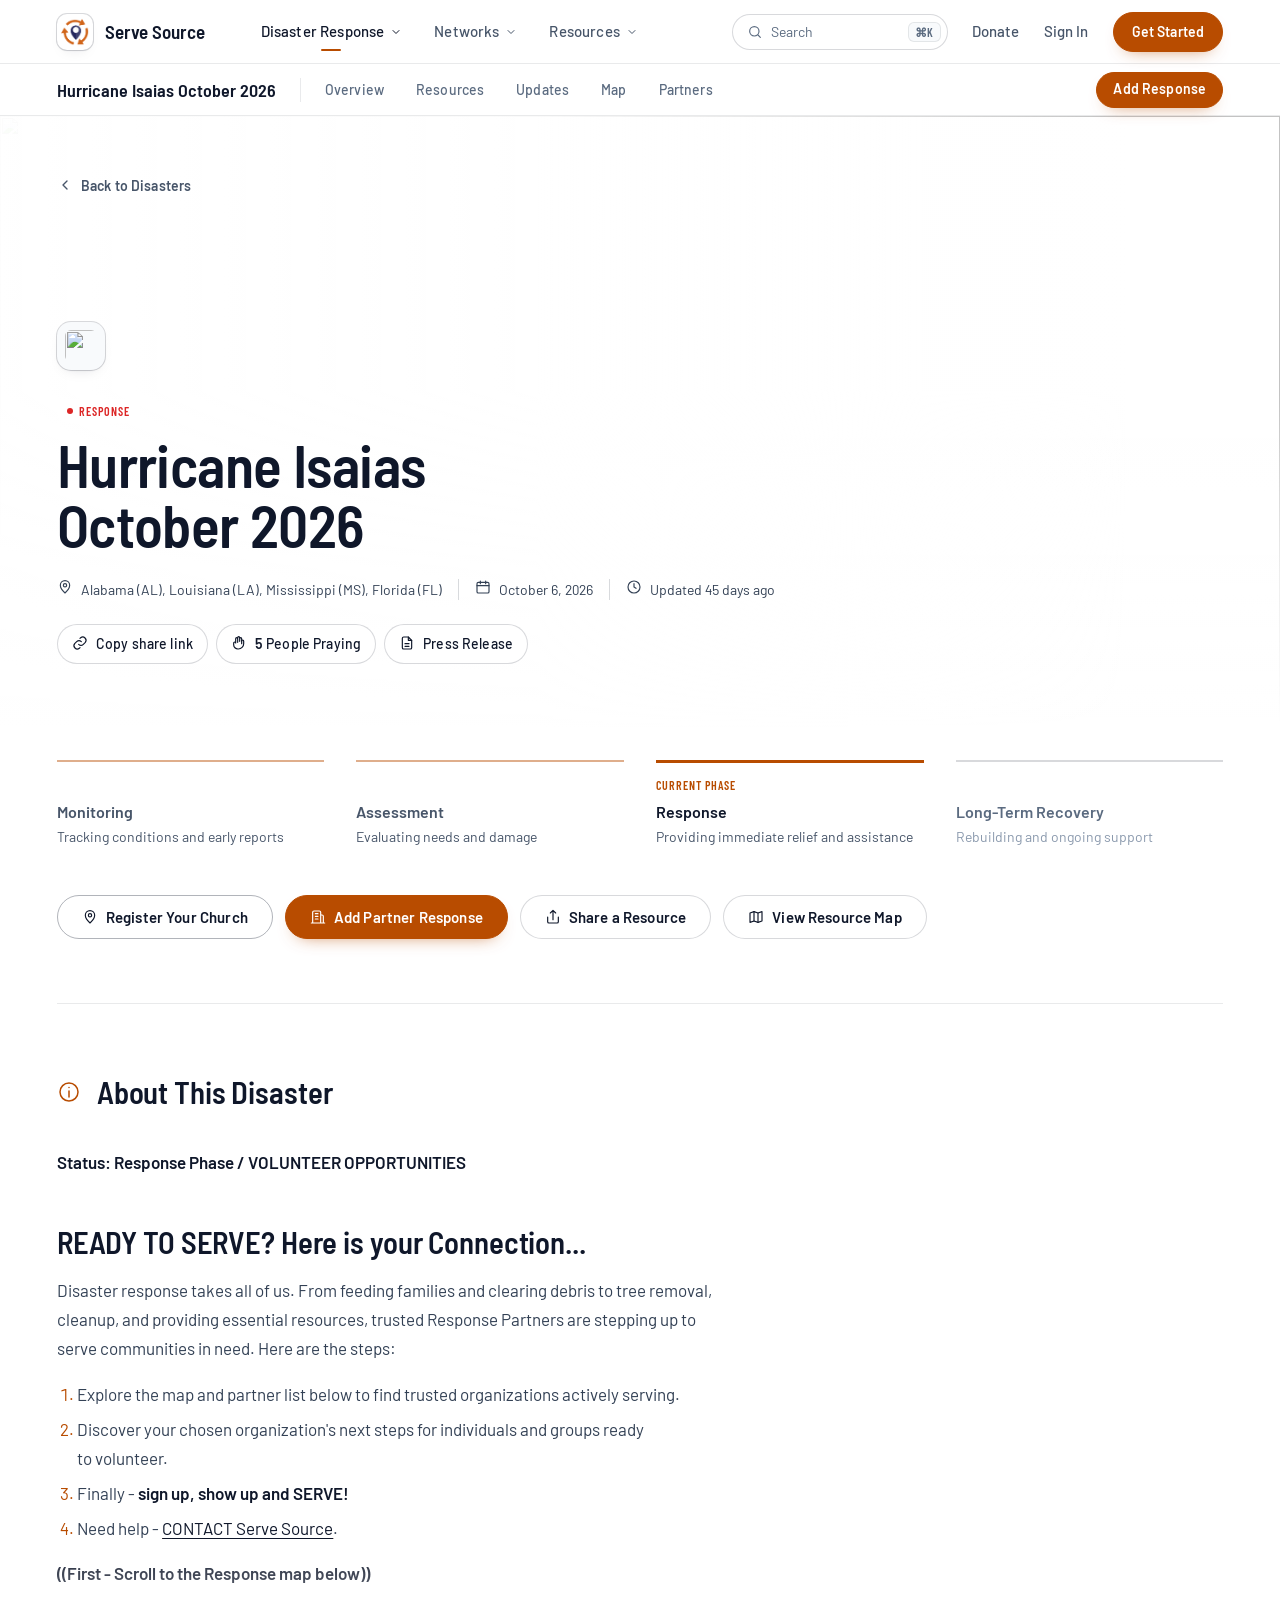
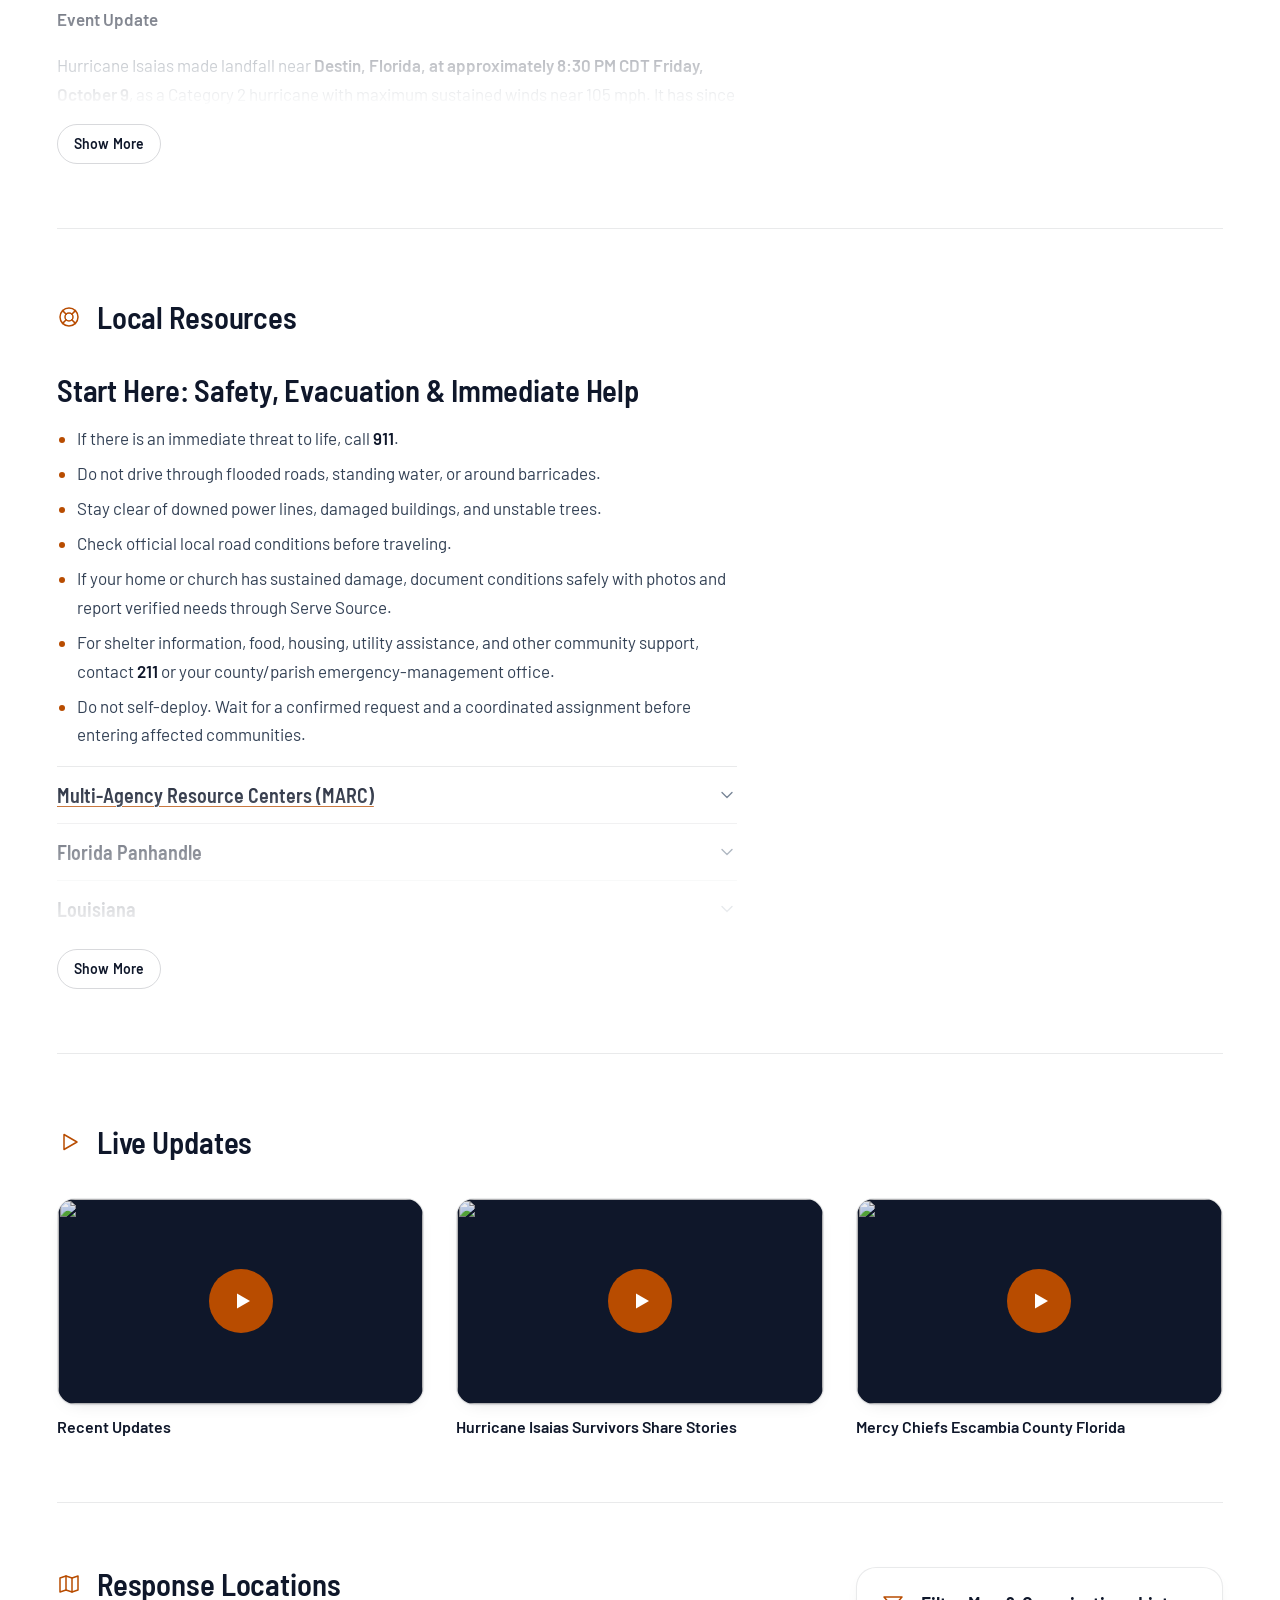
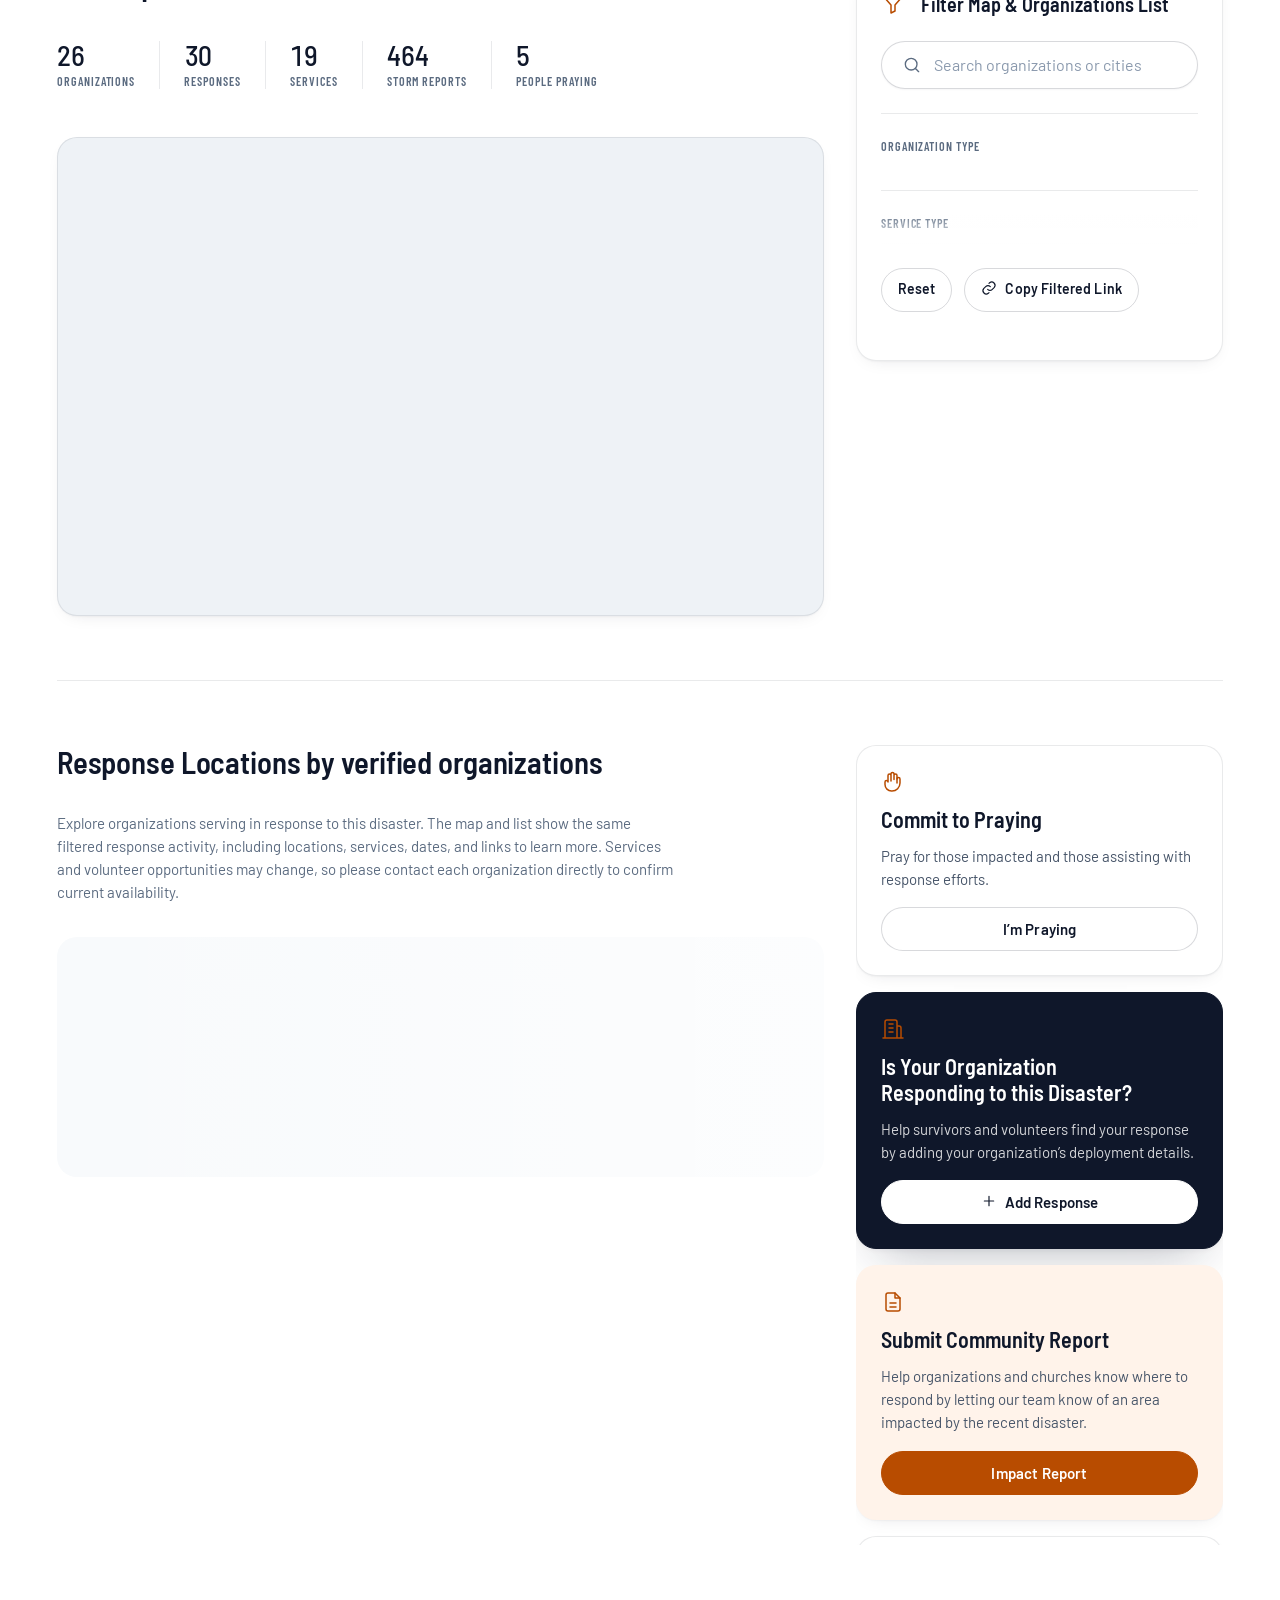
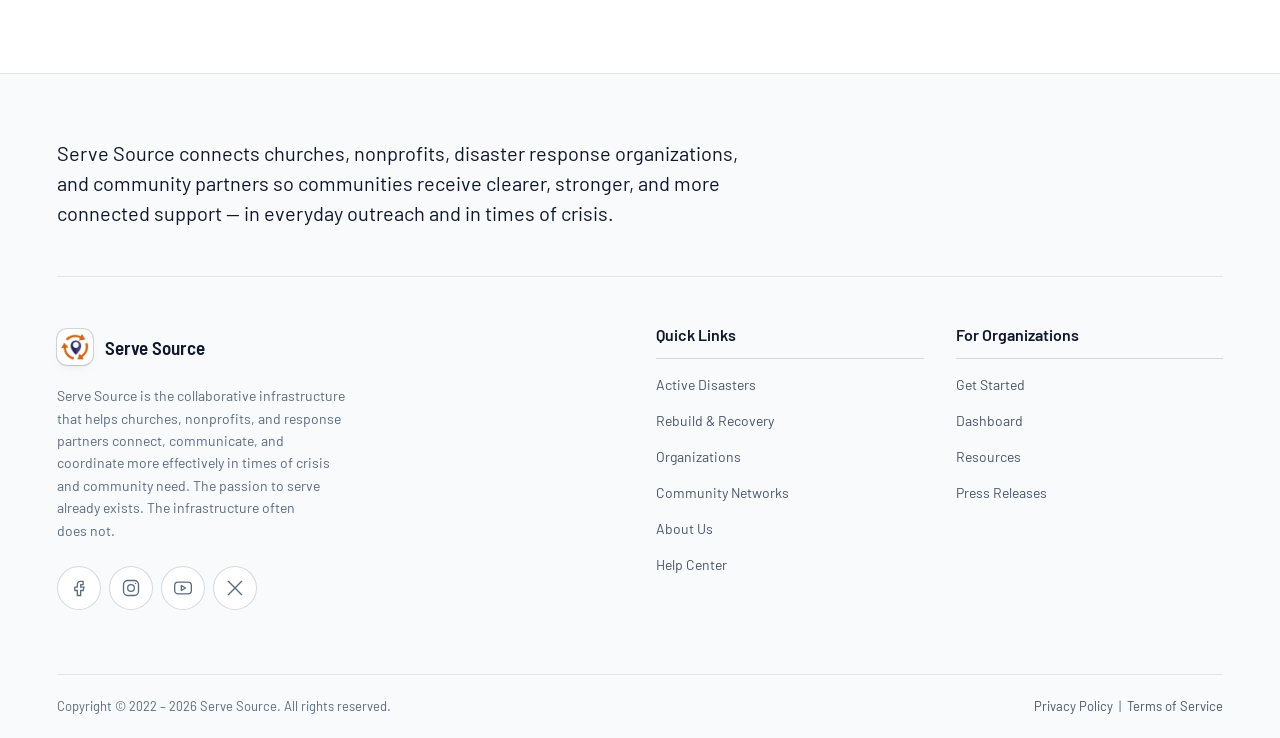
==== commit 042cc08a: "Match dark and light: one shared component system, pill buttons, rounded cards, same motion, phone p" ====
--- a/disaster.html
+++ b/disaster.html
@@ -2,7 +2,8 @@
 <html lang="en">
 <head>
 <meta charset="utf-8">
-<meta name="viewport" content="width=device-width, initial-scale=1">
+<meta name="viewport" content="width=device-width, initial-scale=1, viewport-fit=cover">
+<meta name="theme-color" content="#ffffff">
 <meta name="robots" content="noindex, nofollow">
 <title>Disaster Detail | Serve Source</title>
 <link rel="icon" href="assets/img/logo.png">
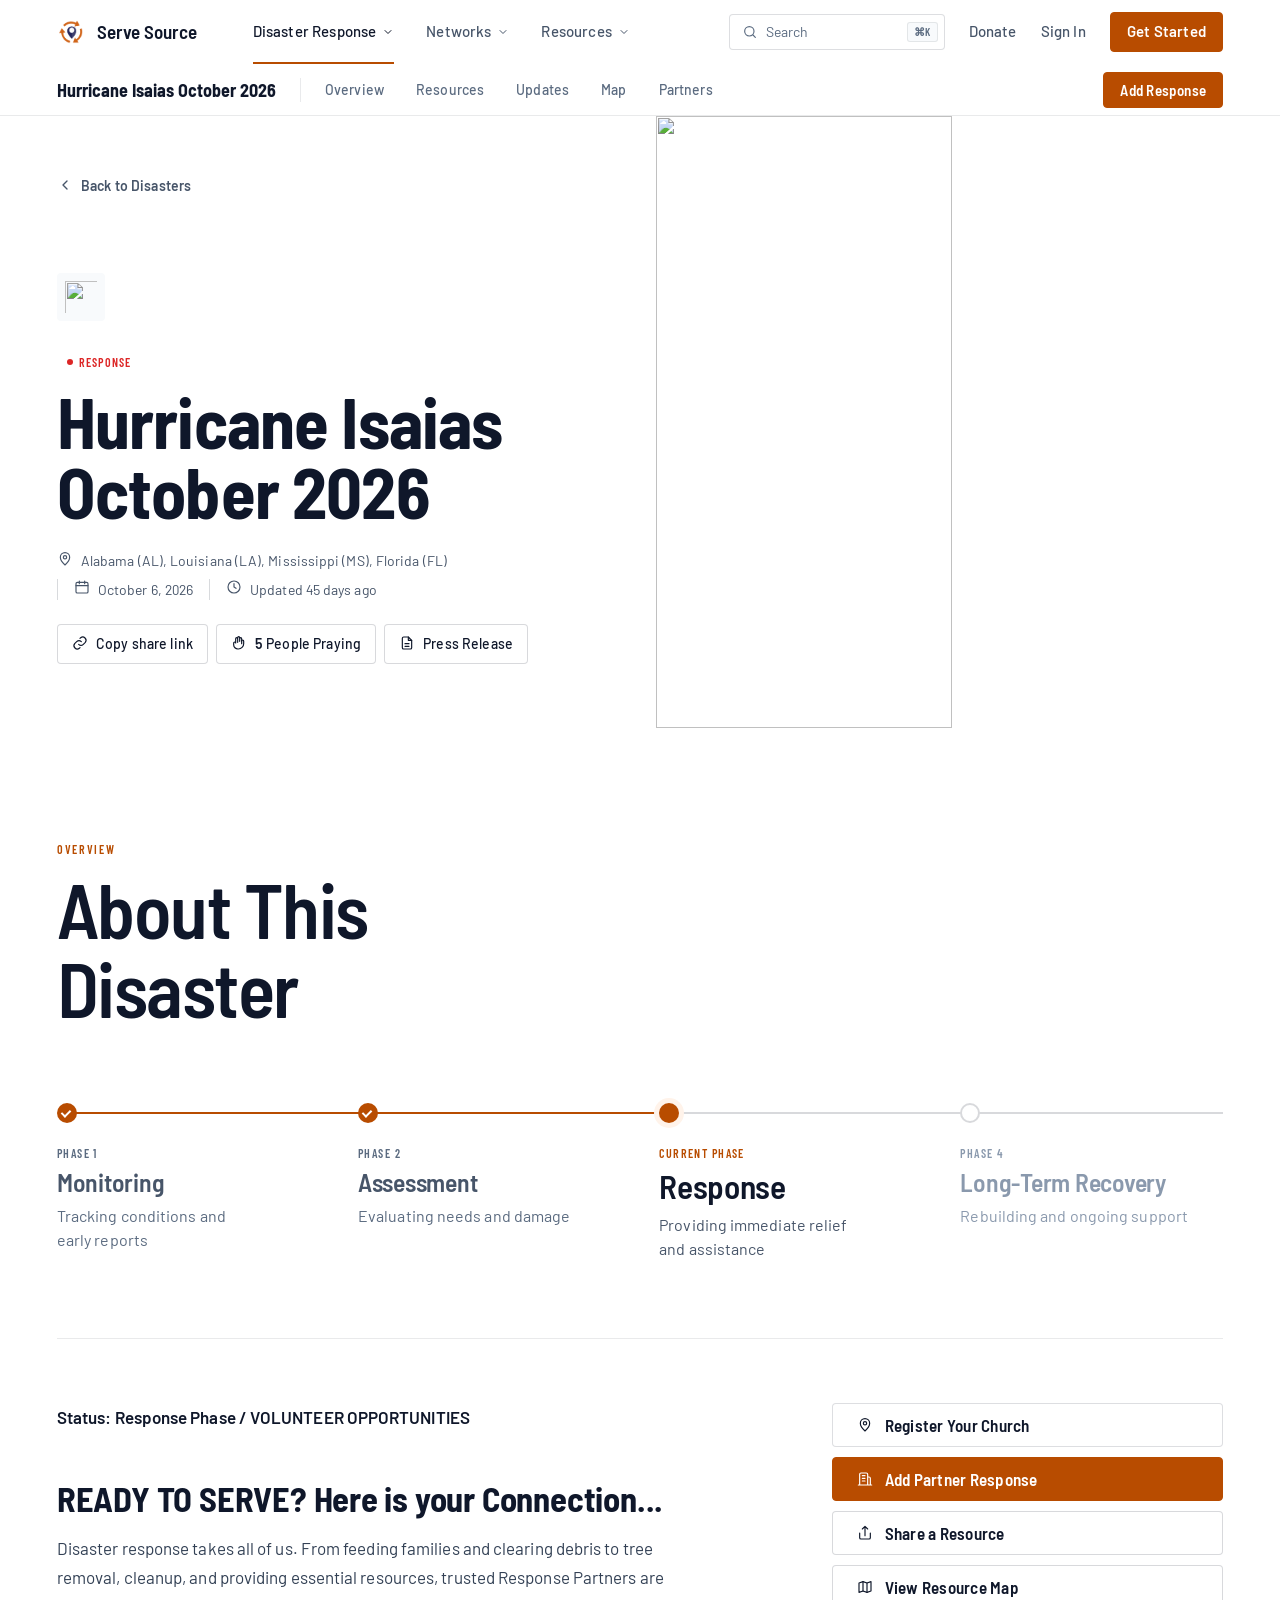
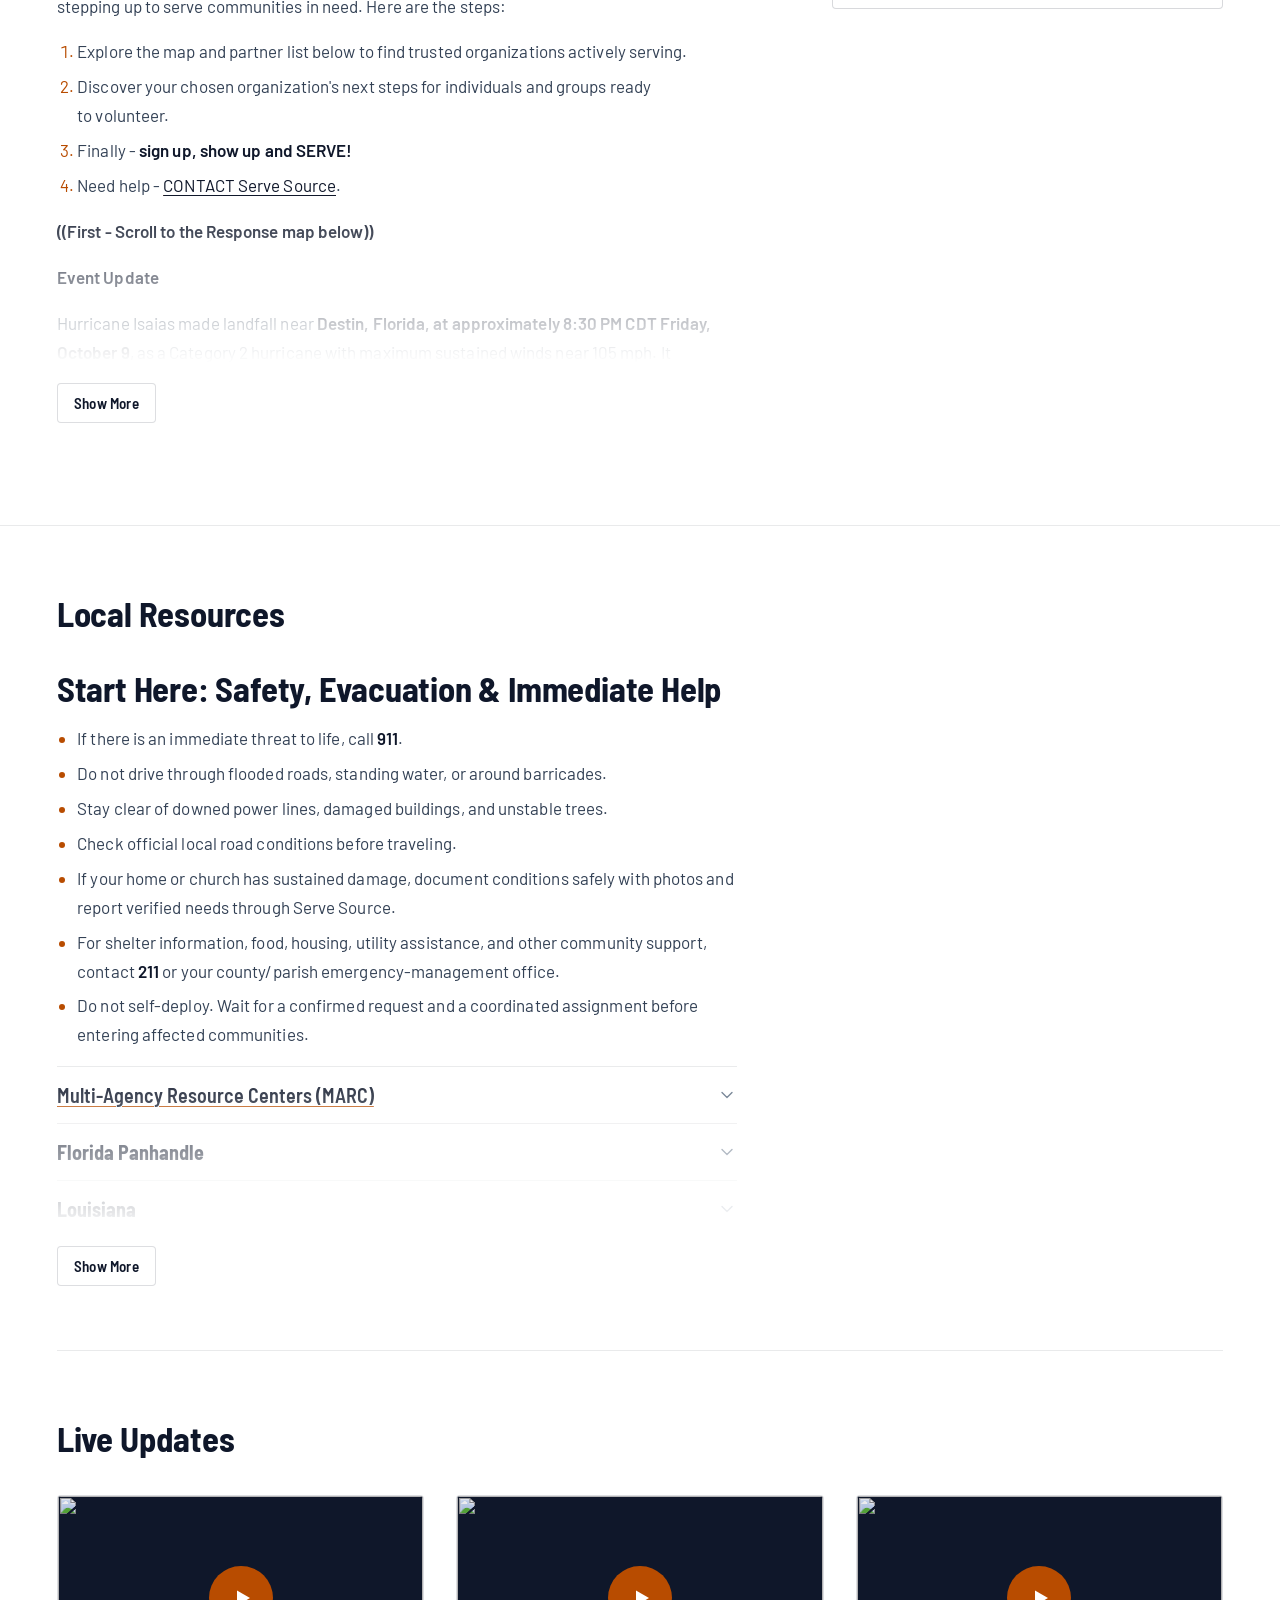
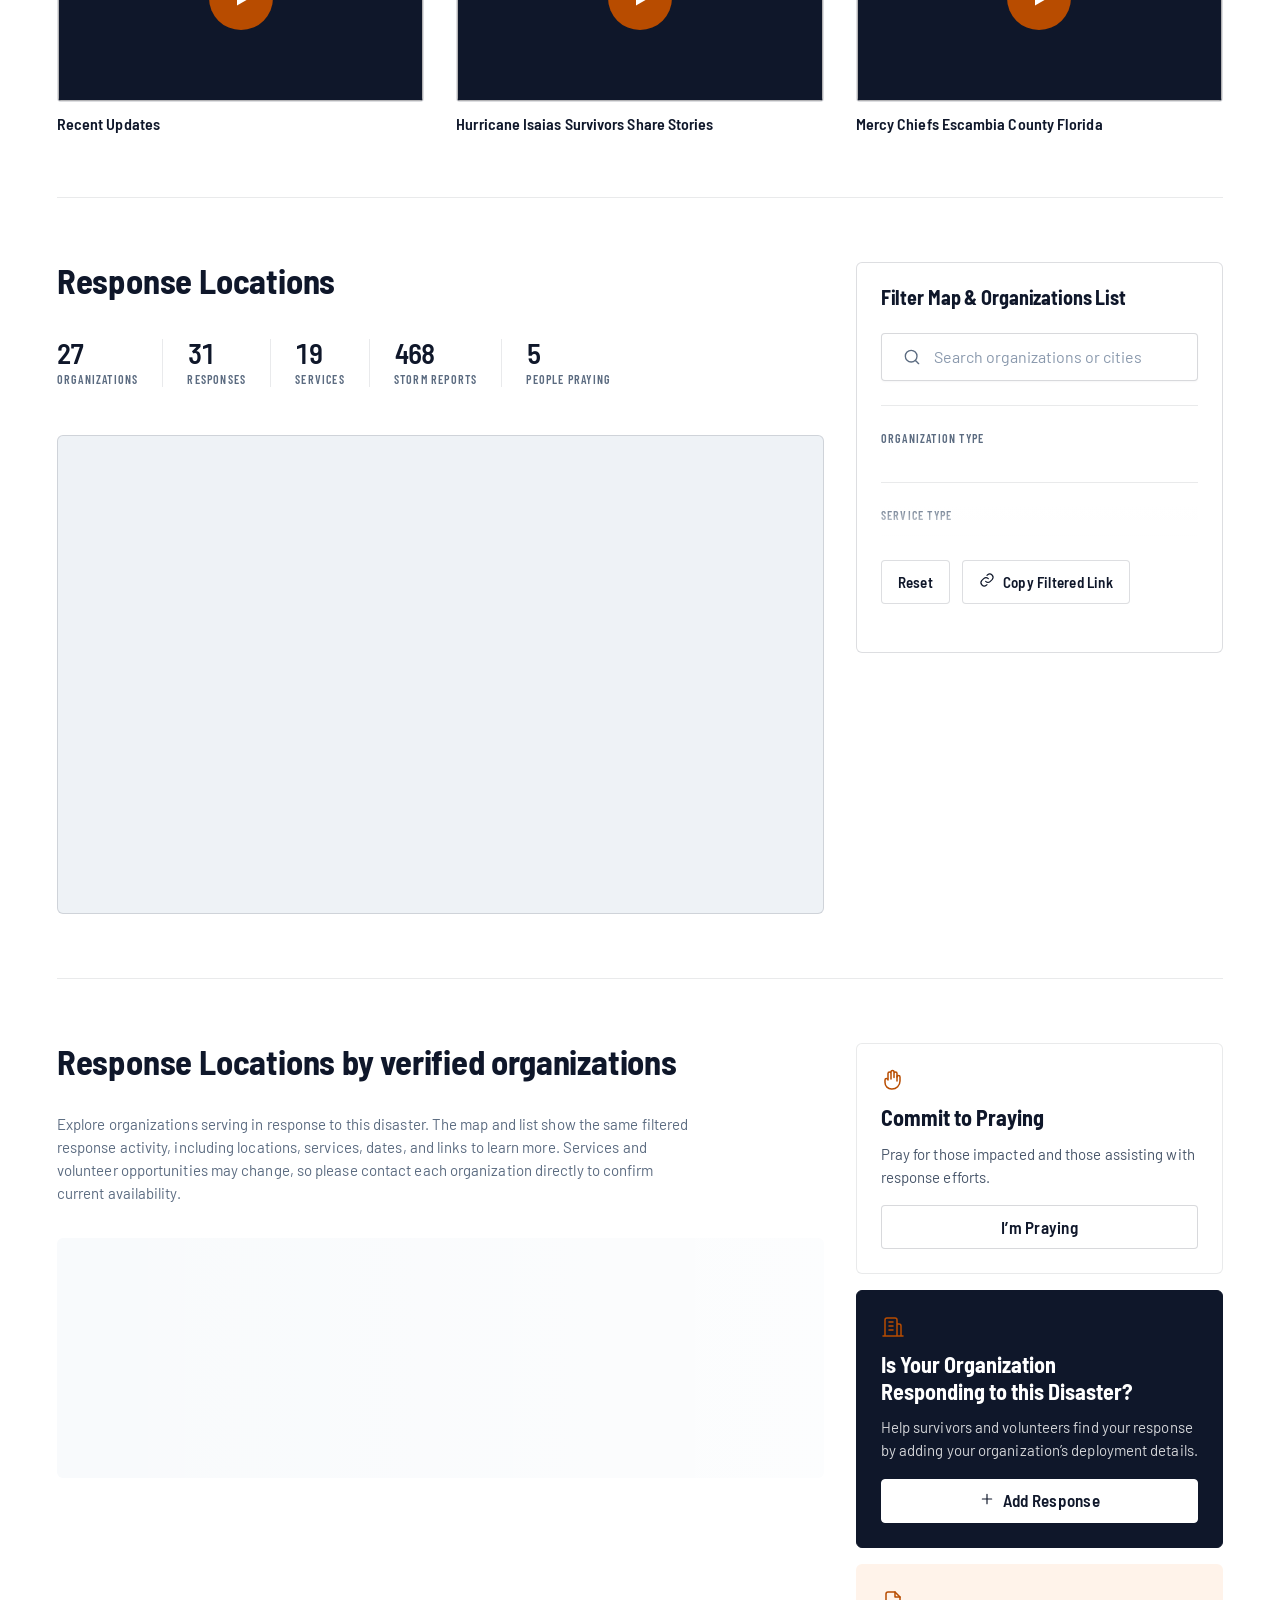
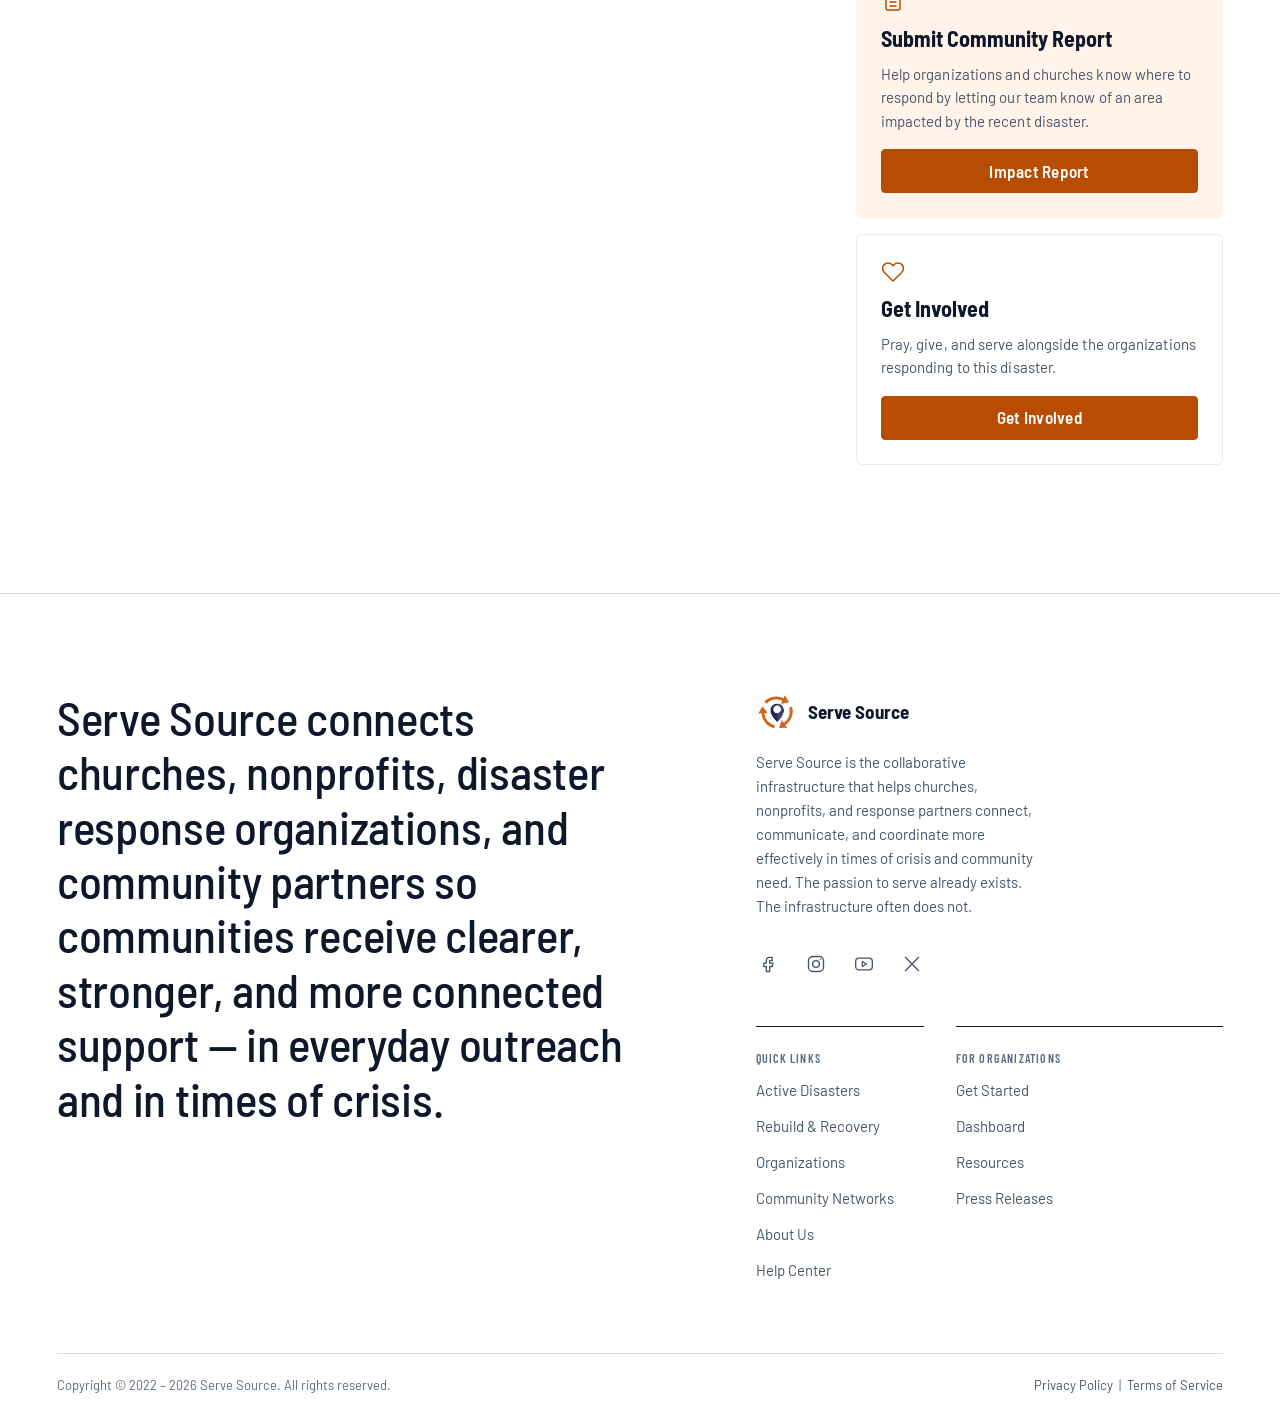
==== commit 4fe91a3e: "Professional light rebuild: photo-backed tiles and cards, partner strip, lettering kits, full-width " ====
--- a/disaster.html
+++ b/disaster.html
@@ -11,6 +11,7 @@
 <link rel="stylesheet" href="assets/css/site.css">
 <link rel="stylesheet" href="assets/css/directory.css">
 <link rel="stylesheet" href="assets/css/disaster.css">
+<link rel="stylesheet" href="assets/css/overview.css">
 <script src="assets/js/theme.js"></script>
 </head>
 <body>
@@ -41,24 +42,36 @@
     </div>
   </section>
 
+  <!-- Overview: full-width band with the phase track and the story -->
+  <section class="dz-overview" id="about-panel" aria-labelledby="about-title">
+    <div class="wrap">
+      <div class="ov-head">
+        <p class="ov-eyebrow">Overview</p>
+        <h2 id="about-title">About This Disaster</h2>
+      </div>
+
+      <!-- Phases -->
+      <div class="ph-track" id="phase-track">
+        <div class="ph-rail" aria-hidden="true"><span class="ph-fill"></span></div>
+        <ol class="ph-steps" id="phases" aria-label="Disaster phase">
+          <li data-step="0"><i class="ph-dot" aria-hidden="true"></i><small>Phase 1</small><b>Monitoring</b><span>Tracking conditions and early reports</span></li>
+          <li data-step="1"><i class="ph-dot" aria-hidden="true"></i><small>Phase 2</small><b>Assessment</b><span>Evaluating needs and damage</span></li>
+          <li data-step="2"><i class="ph-dot" aria-hidden="true"></i><small>Phase 3</small><b>Response</b><span>Providing immediate relief and assistance</span></li>
+          <li data-step="3"><i class="ph-dot" aria-hidden="true"></i><small>Phase 4</small><b>Long-Term Recovery</b><span>Rebuilding and ongoing support</span></li>
+        </ol>
+      </div>
+
+      <div class="ov-body">
+        <div class="ov-story">
+          <div class="prose collapsible" id="about"></div>
+        </div>
+        <!-- Action buttons -->
+        <div class="dz-actions" id="actions"></div>
+      </div>
+    </div>
+  </section>
+
   <div class="wrap dz-body">
-    <!-- Phases -->
-    <ol class="phases" id="phases" aria-label="Disaster phase">
-      <li data-step="0"><b>Monitoring</b><span>Tracking conditions and early reports</span></li>
-      <li data-step="1"><b>Assessment</b><span>Evaluating needs and damage</span></li>
-      <li data-step="2"><b>Response</b><span>Providing immediate relief and assistance</span></li>
-      <li data-step="3"><b>Long-Term Recovery</b><span>Rebuilding and ongoing support</span></li>
-    </ol>
-
-    <!-- Action buttons -->
-    <div class="dz-actions" id="actions"></div>
-
-    <!-- About -->
-    <section class="panel" id="about-panel">
-      <div class="panel-head"><span class="icon-chip soft" data-icon="info"></span><h2>About This Disaster</h2></div>
-      <div class="prose collapsible" id="about"></div>
-    </section>
-
     <!-- Local resources -->
     <section class="panel" id="resources-panel" hidden>
       <div class="panel-head"><span class="icon-chip soft" data-icon="life"></span><h2>Local Resources</h2></div>
--- a/assets/css/overview.css
+++ b/assets/css/overview.css
@@ -0,0 +1,115 @@
+/* Disaster page: full-width overview band (About This Disaster + phase track).
+   Loaded right after disaster.css; class names are new so the theme files don't reach them. */
+
+.dz-overview {
+  --ov-gap: clamp(20px, 3vw, 48px);
+  --ov-orange: var(--cx-orange-ui, #b84c00);
+  position: relative;
+  min-height: min(100svh, 1080px);
+  padding: clamp(72px, 9vw, 136px) 0 clamp(72px, 8vw, 120px);
+  background: var(--cx-bg, #fff);
+  border-bottom: 1px solid var(--cx-line, rgba(15, 23, 42, .09));
+}
+.dz-overview > .wrap { display: flex; flex-direction: column; gap: clamp(48px, 6vw, 88px); }
+
+/* Heading */
+.ov-head { display: grid; gap: 14px; }
+.ov-eyebrow { margin: 0; font: 600 12px/1 var(--cx-label, inherit); letter-spacing: .14em; text-transform: uppercase; color: var(--ov-orange); }
+.ov-head h2 { margin: 0; font: 600 clamp(40px, 6vw, 84px)/1.02 var(--cx-display, inherit); letter-spacing: -.02em; color: var(--cx-head, #0f172a); max-width: 14ch; }
+
+/* Phase track */
+.ph-track { position: relative; --ph-step: 0; }
+.ph-rail { position: absolute; left: 9px; right: 0; top: 9px; height: 2px; background: var(--cx-line-2, rgba(15, 23, 42, .16)); overflow: hidden; }
+.ph-fill {
+  position: absolute; inset: 0; width: 100%; height: 100%;
+  background: var(--ov-orange);
+  transform: scaleX(0); transform-origin: 0 50%;
+  transition: transform 1.5s cubic-bezier(.65, 0, .25, 1) .2s;
+}
+.ph-track.is-in .ph-fill { transform: scaleX(var(--ph-frac, 0)); }
+
+.ph-steps { list-style: none; margin: 0; padding: 0; display: grid; grid-template-columns: repeat(4, minmax(0, 1fr)); gap: var(--ov-gap); }
+.ph-steps li {
+  position: relative; display: flex; flex-direction: column; gap: 8px; padding-top: 44px;
+  opacity: 0; transform: translateY(14px);
+  transition: opacity .7s ease, transform .7s cubic-bezier(.2, .7, .2, 1);
+  transition-delay: calc(var(--i, 0) * 160ms + 150ms);
+}
+.ph-steps li:nth-child(1) { --i: 0; } .ph-steps li:nth-child(2) { --i: 1; }
+.ph-steps li:nth-child(3) { --i: 2; } .ph-steps li:nth-child(4) { --i: 3; }
+.ph-track.is-in .ph-steps li { opacity: 1; transform: none; }
+
+.ph-dot {
+  position: absolute; left: 0; top: 0; width: 20px; height: 20px; border-radius: 50%;
+  background: var(--cx-bg, #fff); box-shadow: inset 0 0 0 2px var(--cx-line-2, rgba(15, 23, 42, .16));
+  transition: background .4s ease, box-shadow .4s ease;
+  transition-delay: calc(var(--i, 0) * 380ms + 300ms);
+}
+.ph-steps small { font: 600 12px/1 var(--cx-label, inherit); letter-spacing: .12em; text-transform: uppercase; color: var(--cx-ink-4, #8a99ad); }
+.ph-steps b { font: 600 clamp(22px, 2vw, 28px)/1.15 var(--cx-display, inherit); letter-spacing: -.01em; color: var(--cx-ink-4, #8a99ad); }
+.ph-steps span { font: 400 16px/1.5 var(--cx-text, inherit); color: var(--cx-ink-4, #8a99ad); max-width: 26ch; }
+
+/* Completed phases */
+.ph-track.is-in li.done .ph-dot { background: var(--ov-orange); box-shadow: none; }
+.ph-steps li.done small { color: var(--cx-ink-3, #5b6b80); }
+.ph-steps li.done b { color: var(--cx-ink-2, #475569); }
+.ph-steps li.done span { color: var(--cx-ink-3, #5b6b80); }
+.ph-steps li.done .ph-dot::after {
+  content: ""; position: absolute; left: 6px; top: 5px; width: 6px; height: 9px;
+  border: solid #fff; border-width: 0 2px 2px 0; transform: rotate(45deg); opacity: 0; transition: opacity .3s ease;
+  transition-delay: inherit;
+}
+.ph-track.is-in li.done .ph-dot::after { opacity: 1; }
+
+/* Current phase */
+.ph-steps li.current small { color: var(--ov-orange); }
+.ph-steps li.current b { color: var(--cx-head, #0f172a); font-size: clamp(28px, 2.6vw, 38px); }
+.ph-steps li.current span { color: var(--cx-ink-2, #475569); }
+.ph-track.is-in li.current .ph-dot { background: var(--ov-orange); box-shadow: 0 0 0 5px var(--cx-orange-50, #fff3ea); }
+.ph-steps li.current .ph-dot::before {
+  content: ""; position: absolute; inset: -5px; border-radius: 50%; border: 2px solid var(--ov-orange); opacity: 0;
+}
+.ph-track.is-in li.current .ph-dot::before { animation: ph-pulse 2.2s ease-out 2s infinite; }
+@keyframes ph-pulse { 0% { transform: scale(.8); opacity: .7; } 100% { transform: scale(2.1); opacity: 0; } }
+
+/* Story + actions */
+.ov-body { display: grid; grid-template-columns: minmax(0, 7fr) minmax(0, 4fr); gap: var(--ov-gap) clamp(40px, 7vw, 120px); align-items: start; padding-top: clamp(40px, 5vw, 64px); border-top: 1px solid var(--cx-line, rgba(15, 23, 42, .09)); }
+.ov-body .prose { max-width: 66ch; font-size: clamp(17px, 1.25vw, 19px); }
+.ov-body .show-more { margin-top: 20px; }
+.dz-overview .dz-actions { position: sticky; top: 140px; display: flex; flex-direction: column; align-items: stretch; gap: 10px; margin: 0; }
+.dz-overview .dz-actions .btn { justify-content: space-between; width: 100%; }
+.dz-overview .dz-actions:empty { display: none; }
+
+/* The body below no longer overlaps the hero */
+.dz-overview + .dz-body { margin-top: 0; }
+.dz-overview + .dz-body > :is(.panel, .split):not([hidden]):first-of-type { border-top: 0; margin-top: 0; }
+
+/* Tablet */
+@media (max-width: 1024px) {
+  .ov-body { grid-template-columns: minmax(0, 1fr); }
+  .dz-overview .dz-actions { position: static; flex-direction: row; flex-wrap: wrap; }
+  .dz-overview .dz-actions .btn { width: auto; }
+}
+
+/* Phone: the track turns vertical */
+@media (max-width: 720px) {
+  .dz-overview { min-height: 0; }
+  .ph-rail { left: 9px; right: auto; top: 10px; bottom: 10px; width: 2px; height: auto; }
+  .ph-fill { transform: scaleY(0); transform-origin: 50% 0; }
+  .ph-track.is-in .ph-fill { transform: scaleY(var(--ph-frac, 0)); }
+  .ph-steps { grid-template-columns: minmax(0, 1fr); gap: 28px; }
+  .ph-steps li { padding: 0 0 0 40px; min-height: 20px; gap: 6px; }
+  .ph-steps span { max-width: none; }
+  .ph-steps li:not(.current) span { font-size: 15px; }
+  .dz-overview .dz-actions { flex-direction: column; }
+  .dz-overview .dz-actions .btn { width: 100%; }
+}
+
+@media (prefers-reduced-motion: reduce) {
+  .ph-fill, .ph-steps li, .ph-dot, .ph-dot::after { transition: none !important; }
+  .ph-track.is-in li.current .ph-dot::before { animation: none; }
+}
+.ov-story { min-width: 0; }
+.ov-story .show-more { margin-top: 20px; }
+.dz-overview .dz-actions { border: 0; padding: 0; }
+.dz-overview .dz-actions .btn { justify-content: flex-start; gap: 12px; }
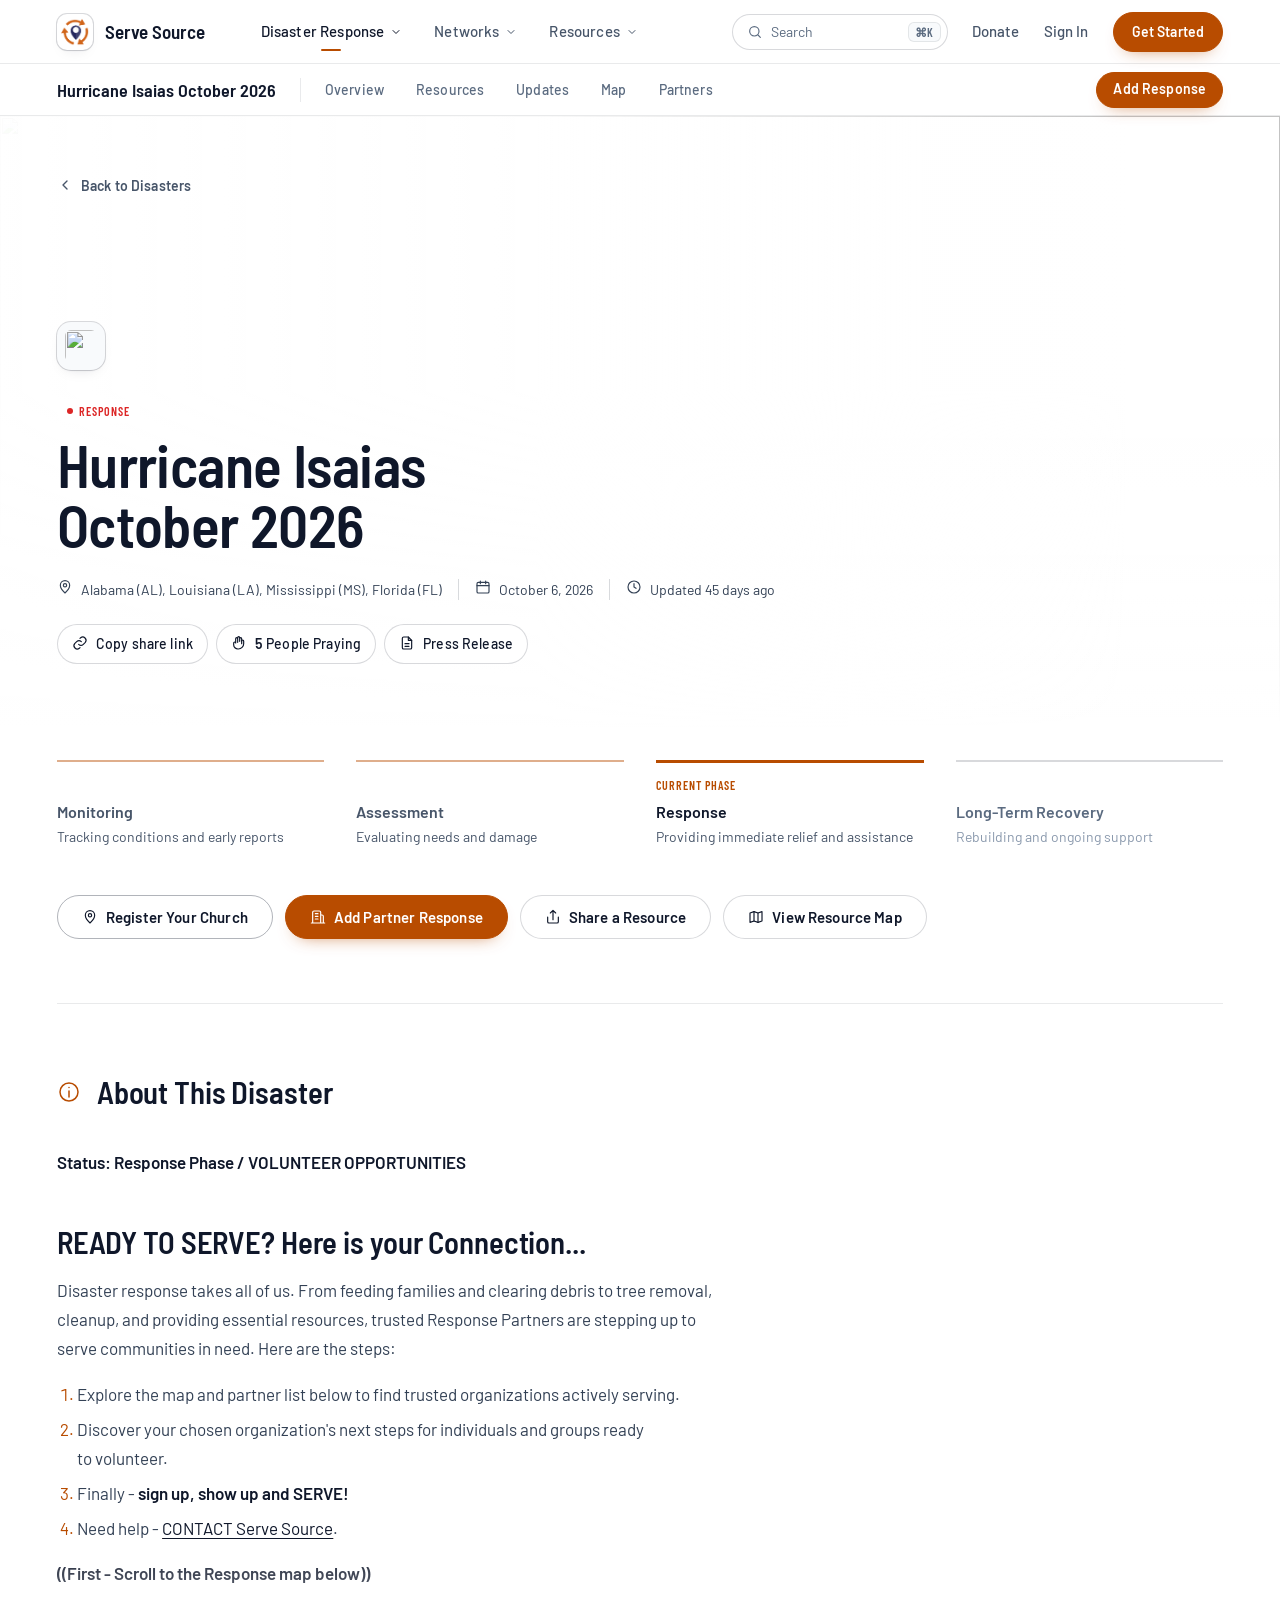
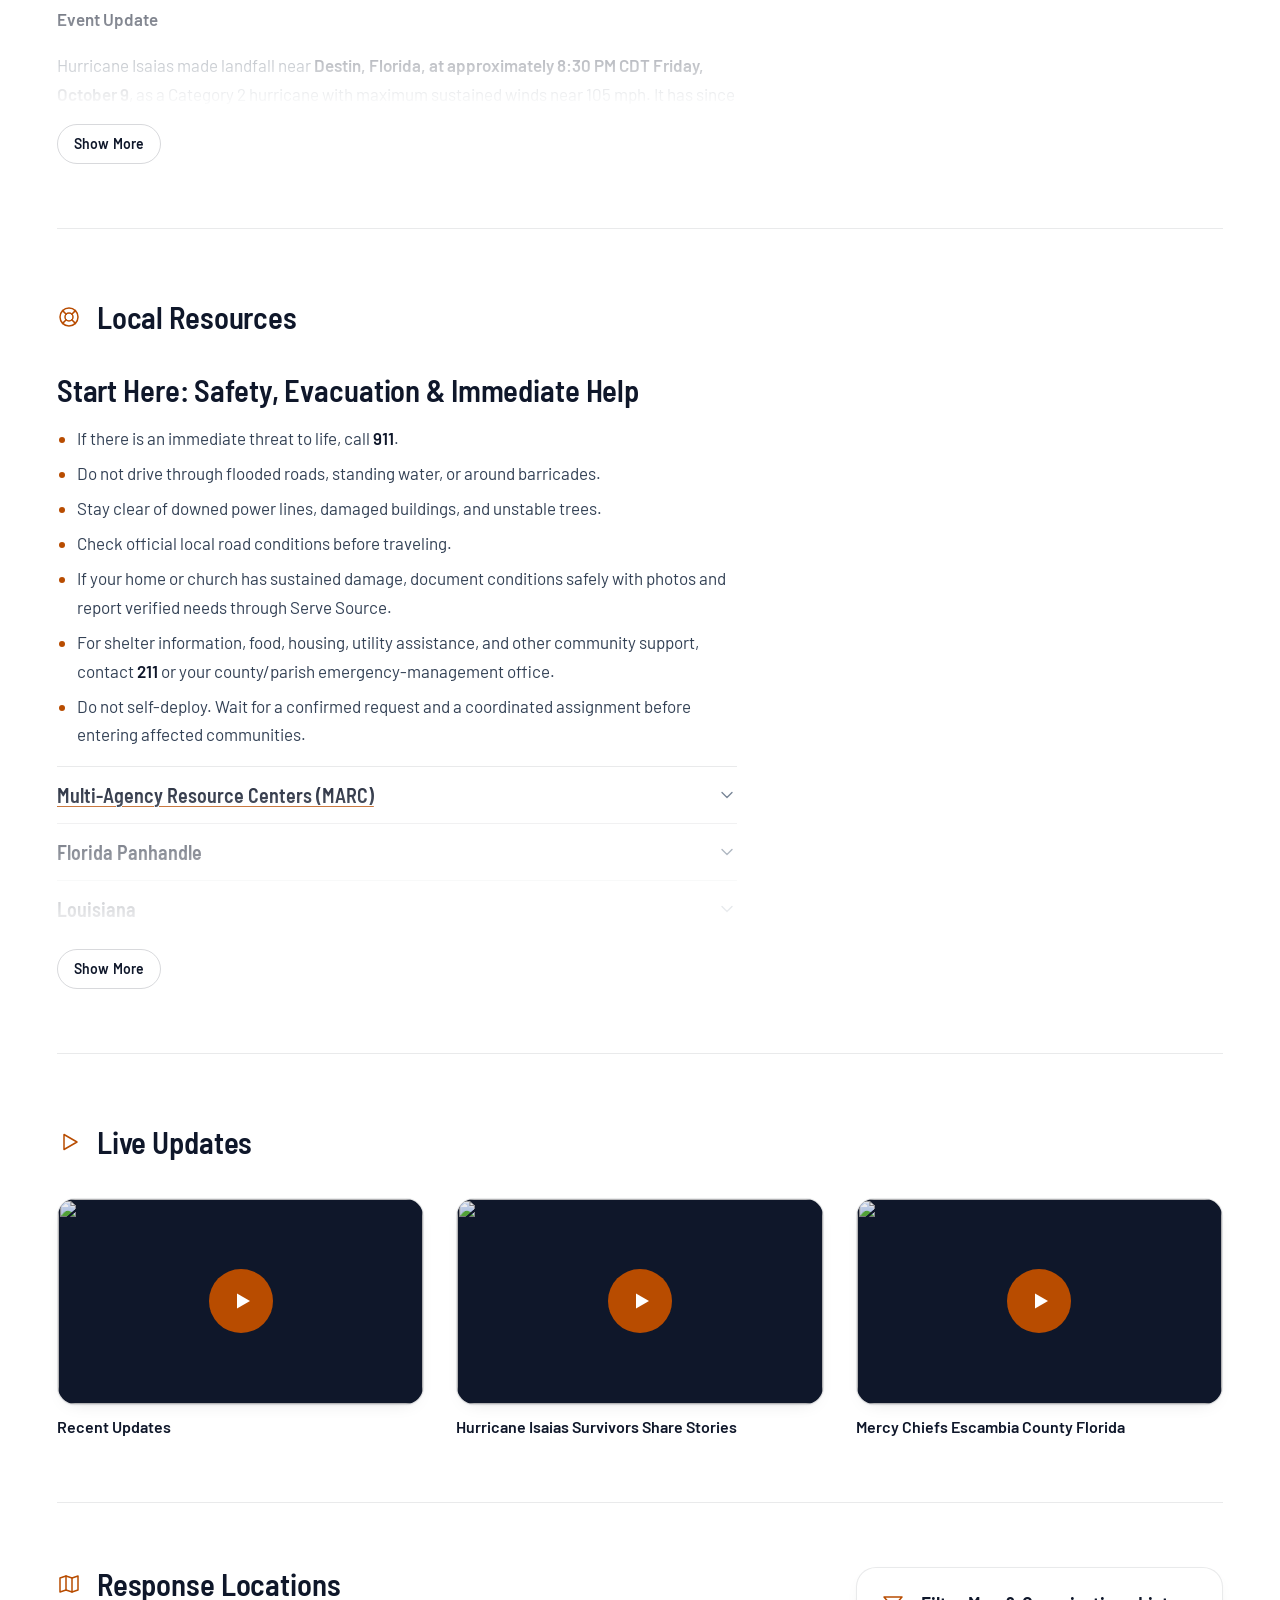
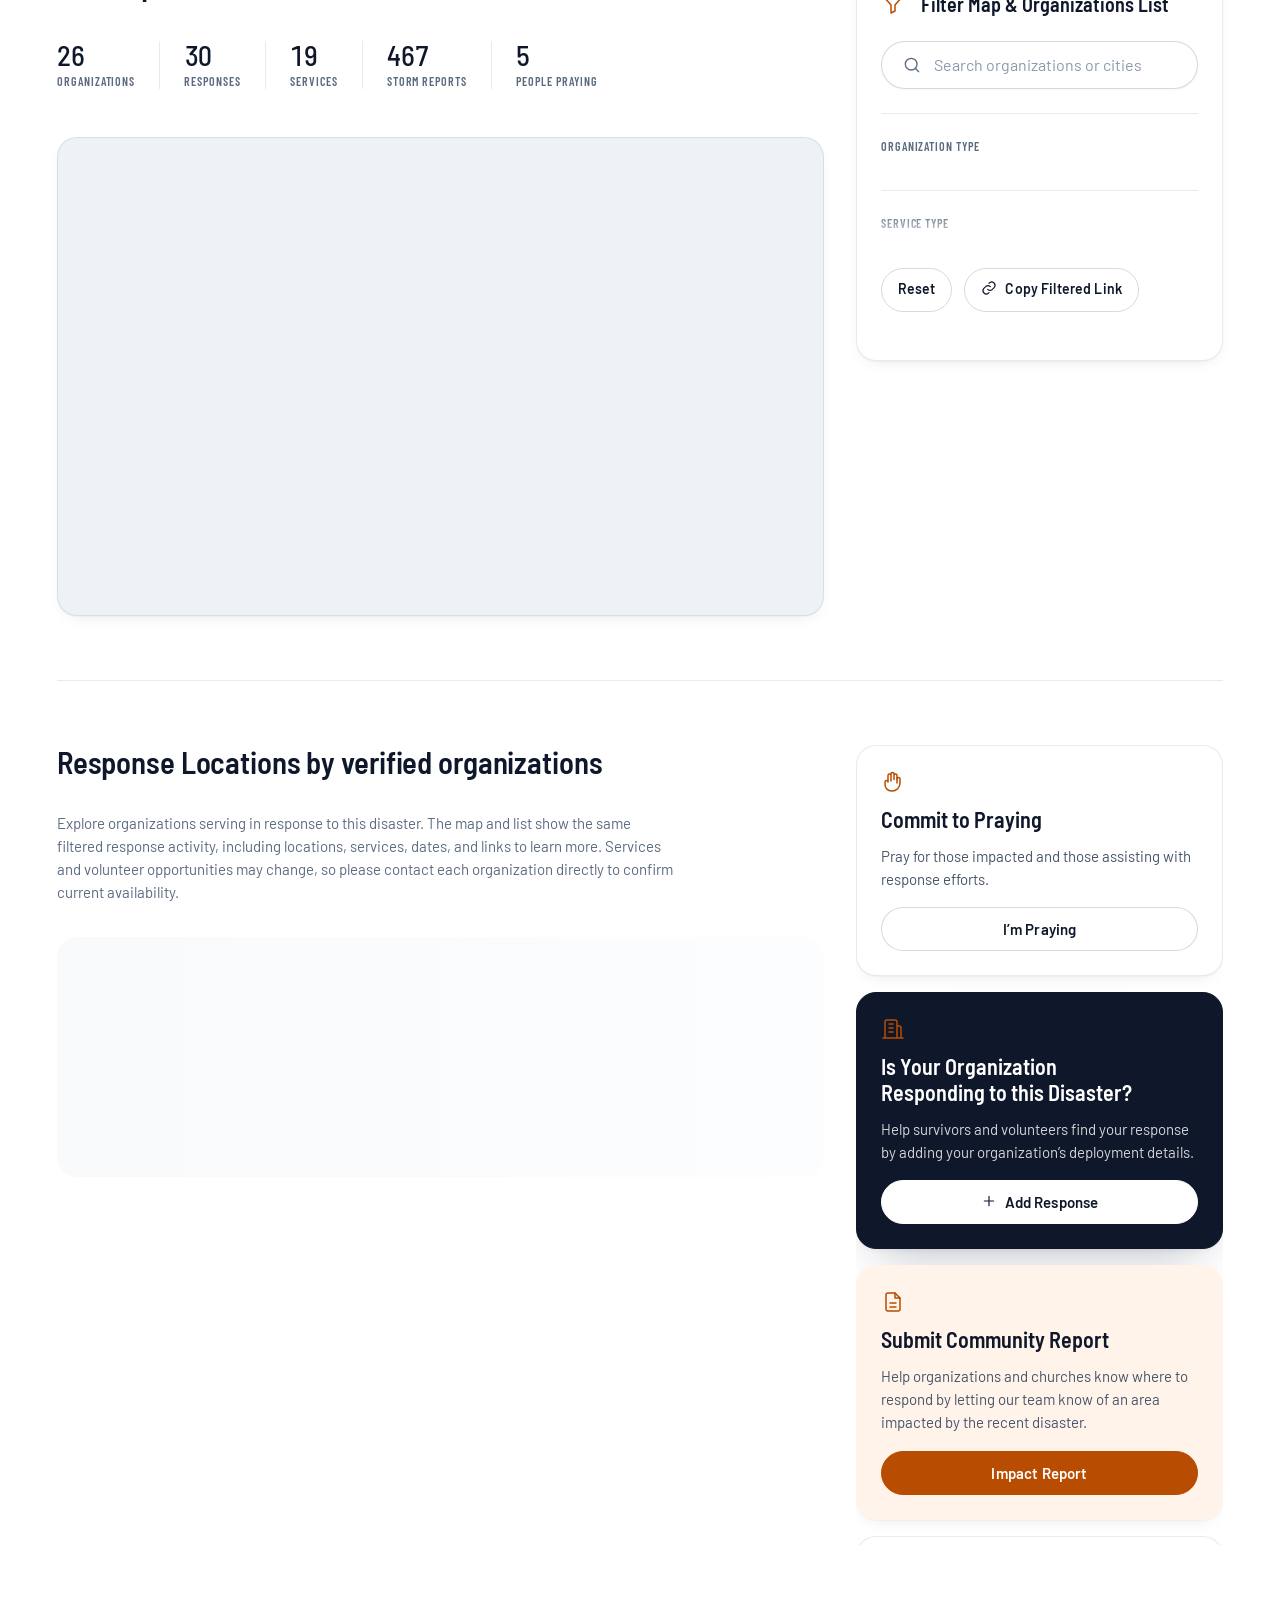
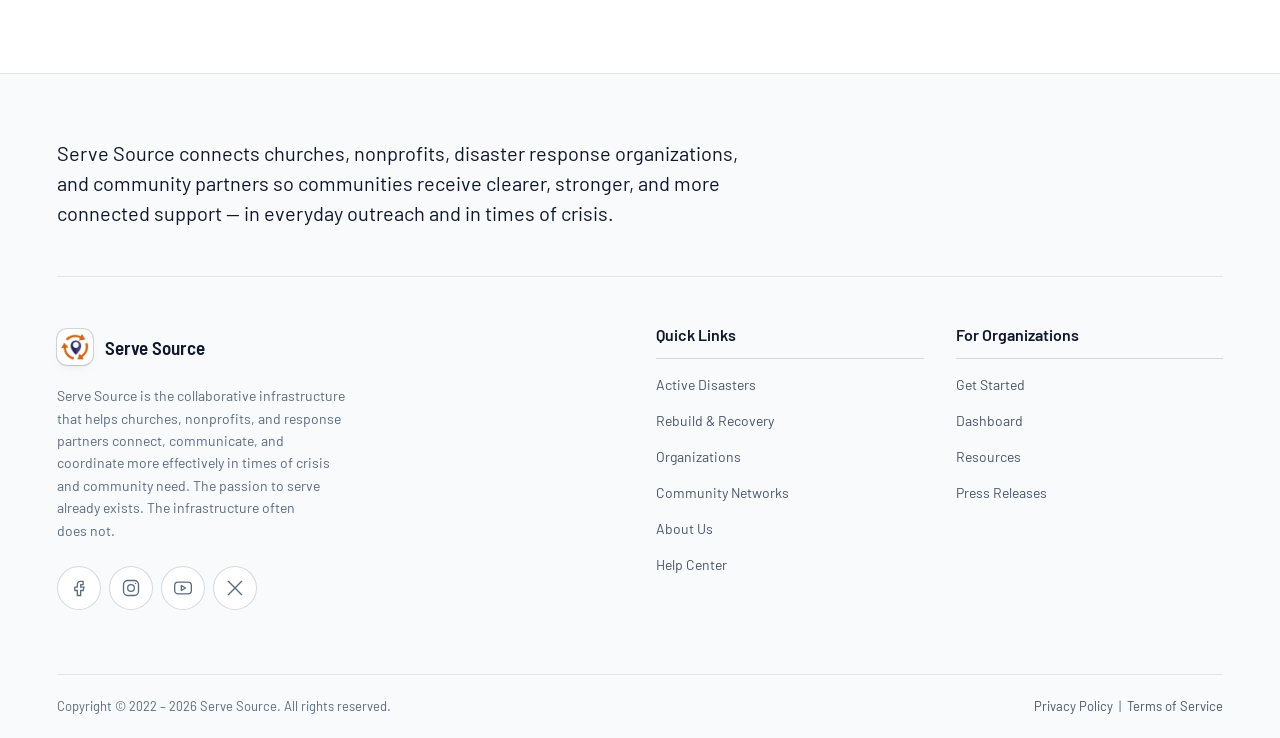
==== commit 5463bd9c: "Revert to the light site from before the professional rebuild (042cc08) Co-Authored-By: Claude Opus " ====
--- a/disaster.html
+++ b/disaster.html
@@ -11,7 +11,6 @@
 <link rel="stylesheet" href="assets/css/site.css">
 <link rel="stylesheet" href="assets/css/directory.css">
 <link rel="stylesheet" href="assets/css/disaster.css">
-<link rel="stylesheet" href="assets/css/overview.css">
 <script src="assets/js/theme.js"></script>
 </head>
 <body>
@@ -42,36 +41,24 @@
     </div>
   </section>
 
-  <!-- Overview: full-width band with the phase track and the story -->
-  <section class="dz-overview" id="about-panel" aria-labelledby="about-title">
-    <div class="wrap">
-      <div class="ov-head">
-        <p class="ov-eyebrow">Overview</p>
-        <h2 id="about-title">About This Disaster</h2>
-      </div>
+  <div class="wrap dz-body">
+    <!-- Phases -->
+    <ol class="phases" id="phases" aria-label="Disaster phase">
+      <li data-step="0"><b>Monitoring</b><span>Tracking conditions and early reports</span></li>
+      <li data-step="1"><b>Assessment</b><span>Evaluating needs and damage</span></li>
+      <li data-step="2"><b>Response</b><span>Providing immediate relief and assistance</span></li>
+      <li data-step="3"><b>Long-Term Recovery</b><span>Rebuilding and ongoing support</span></li>
+    </ol>
 
-      <!-- Phases -->
-      <div class="ph-track" id="phase-track">
-        <div class="ph-rail" aria-hidden="true"><span class="ph-fill"></span></div>
-        <ol class="ph-steps" id="phases" aria-label="Disaster phase">
-          <li data-step="0"><i class="ph-dot" aria-hidden="true"></i><small>Phase 1</small><b>Monitoring</b><span>Tracking conditions and early reports</span></li>
-          <li data-step="1"><i class="ph-dot" aria-hidden="true"></i><small>Phase 2</small><b>Assessment</b><span>Evaluating needs and damage</span></li>
-          <li data-step="2"><i class="ph-dot" aria-hidden="true"></i><small>Phase 3</small><b>Response</b><span>Providing immediate relief and assistance</span></li>
-          <li data-step="3"><i class="ph-dot" aria-hidden="true"></i><small>Phase 4</small><b>Long-Term Recovery</b><span>Rebuilding and ongoing support</span></li>
-        </ol>
-      </div>
+    <!-- Action buttons -->
+    <div class="dz-actions" id="actions"></div>
 
-      <div class="ov-body">
-        <div class="ov-story">
-          <div class="prose collapsible" id="about"></div>
-        </div>
-        <!-- Action buttons -->
-        <div class="dz-actions" id="actions"></div>
-      </div>
-    </div>
-  </section>
+    <!-- About -->
+    <section class="panel" id="about-panel">
+      <div class="panel-head"><span class="icon-chip soft" data-icon="info"></span><h2>About This Disaster</h2></div>
+      <div class="prose collapsible" id="about"></div>
+    </section>
 
-  <div class="wrap dz-body">
     <!-- Local resources -->
     <section class="panel" id="resources-panel" hidden>
       <div class="panel-head"><span class="icon-chip soft" data-icon="life"></span><h2>Local Resources</h2></div>
